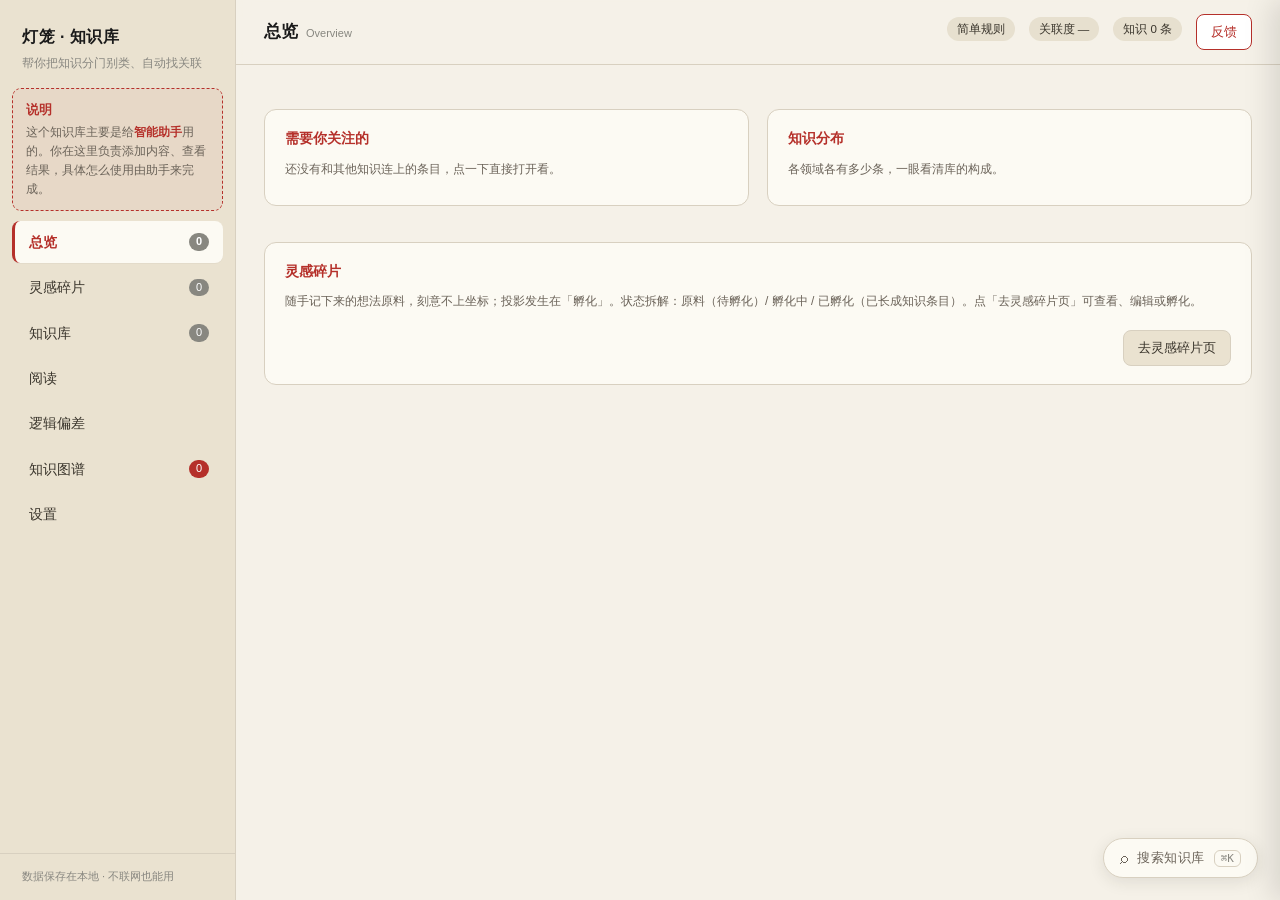
==== frontend/index.html @ 566a8695 "refactor(lantern-caliper): 目录重构 backend/frontend + 孵化闭环改为解析反哺碎片 - 将根脚本与 web/ 迁移至 backend/·frontend/ " ====
<!DOCTYPE html>
<html lang="zh-CN">
<head>
<meta charset="UTF-8">
<meta name="viewport" content="width=device-width, initial-scale=1.0">
<title>灯笼 · 知识库</title>
<link rel="stylesheet" href="css/style.css?v=3">
</head>
<body>
<div class="app">
  <!-- ============== 侧边栏 ============== -->
  <aside class="sidebar">
    <div class="brand">灯笼 · 知识库</div>
    <div class="brand-sub">帮你把知识分门别类、自动找关联</div>
    <div class="frame">
      <div class="t">说明</div>
      <div class="s">这个知识库主要是给<b>智能助手</b>用的。你在这里负责添加内容、查看结果，具体怎么使用由助手来完成。</div>
    </div>
    <nav id="nav">
      <a data-view="overview" class="active">总览<span class="badge ghost" id="navTotal">0</span></a>
      <a data-view="sparks">灵感碎片<span class="badge ghost" id="navSparks">0</span></a>
      <a data-view="knowledge">知识库<span class="badge ghost" id="navItems">0</span></a>
      <a data-view="reader">阅读</a>
      <a data-view="visualize">逻辑偏差</a>
      <a data-view="graph">知识图谱<span class="badge" id="navEdges">0</span></a>
      <a data-view="model">设置</a>
    </nav>
    <div class="side-foot">数据保存在本地 · 不联网也能用</div>
  </aside>

  <!-- ============== 内容区 ============== -->
  <main class="content">
    <header class="topbar">
      <div class="crumb"><span id="viewTitle">总览</span><span class="en" id="viewEn">Overview</span></div>
      <div class="status">
        <span class="pill" id="modePill">简单规则</span>
        <span class="pill" id="rPill">关联度 —</span>
        <span class="pill" id="cntPill">知识 0 条</span>
        <button id="fbBell" class="ghost fb-bell" title="反馈邮箱 · 点击查看全部反馈">反馈<span class="badge" id="fbBadge" style="display:none;"></span></button>
      </div>
    </header>

    <div class="panes">
      <!-- ========== 总览 ========== -->
      <section id="view-overview" class="view active">
        <div class="grid3" id="stats"></div>
        <div class="note" id="sumBackend" style="margin-top:10px;"></div>
        <div class="note" id="sigGuard" style="margin-top:8px;"></div>
        <div class="grid2" style="margin-top:18px;">
          <div class="card">
            <h3>需要你关注的 <span class="muted" id="ovWarnCount"></span></h3>
            <p class="desc">还没有和其他知识连上的条目，点一下直接打开看。</p>
            <div id="ovWarn"></div>
          </div>
          <div class="card">
            <h3>知识分布 <span class="muted" id="ovBandCount"></span></h3>
            <p class="desc">各领域各有多少条，一眼看清库的构成。</p>
            <div id="ovBands"></div>
          </div>
        </div>
        <div class="card" id="ovSparks" style="margin-top:18px;">
          <h3>灵感碎片 <span class="muted" id="ovSparkTotal"></span></h3>
          <p class="desc">随手记下来的想法原料，刻意不上坐标；投影发生在「孵化」。状态拆解：原料（待孵化）/ 孵化中 / 已孵化（已长成知识条目）。点「去灵感碎片页」可查看、编辑或孵化。</p>
          <div id="ovSparkStats" class="ov-spark-stats"></div>
          <div class="row end" style="margin-top:10px;">
            <button class="soft" id="ovSparkGo">去灵感碎片页</button>
          </div>
        </div>
      </section>

      <!-- ========== 知识库 ========== -->
      <section id="view-knowledge" class="view">
        <div class="card">
          <div class="row" style="justify-content:space-between;align-items:center;gap:12px;flex-wrap:wrap;">
            <h2>录入新知识</h2>
            <div class="row" style="gap:8px;align-items:center;">
              <button class="soft" id="btnImpFolder" title="选一个本地文件夹，把里面的 .md/.txt 一次导入">从文件夹导入</button>
              <span class="muted" id="impPick" style="font-size:11px;"></span>
            </div>
          </div>
          <input type="file" id="impFiles" webkitdirectory multiple style="display:none;">
          <p class="desc">提交后系统会自动归类、测严密度、标出可能的相关内容。</p>
          <label>标题（可选，不填就取开头几个字）</label>
          <input id="nTitle" type="text" placeholder="如：哥德尔不完备定理">
          <label>正文</label>
          <textarea id="nBody" placeholder="写下一段知识、观点，或一段读书笔记……"></textarea>
          <label style="margin-top:10px;">更细的领域（可选，点一下选，来自多维轴分类）</label>
          <div id="axisChips" class="chips" style="margin-top:4px;"></div>
          <div class="muted" style="font-size:11.5px;margin-top:6px;">想在正文里关联别的知识，用 <code>[[另一篇的标题]]</code> 括起来即可自动连上。</div>
          <div class="row end" style="margin-top:8px;">
            <button class="soft" id="btnReset">清空全部内容</button>
            <button id="btnAdd">保存这条知识</button>
          </div>
          <div id="impOut" style="margin-top:8px;"></div>
        </div>
        <div class="card">
          <h2>知识条目 <span class="muted" id="kbCount"></span></h2>
          <p class="desc">点任意一行可打开阅读，也能在里面修改。</p>
          <table id="kbTable">
            <thead><tr><th>标题</th><th>领域</th><th>位置</th><th>严密度</th><th>偏差</th><th></th></tr></thead>
            <tbody id="kbBody"></tbody>
          </table>
          <div id="kbPager" class="pager"></div>
        </div>
      </section>

      <!-- ========== 灵感碎片（原料层 · 知识出发点） ========== -->
      <section id="view-sparks" class="view">
          <div class="sp-vault">
          <div class="card">
            <h2>随手记</h2>
            <p class="desc">把脑子里一闪而过的想法记下来。这里刻意不分类、不定位——它是知识的出发点，投影留给「孵化」。</p>
            <label>想法（必填）</label>
            <textarea id="spContent" placeholder="例如：双尺度坐标系也许能和闪念笔记结合，先记下来再说……"></textarea>
            <div class="row" style="margin-top:8px;gap:8px;">
              <input id="spTitle" type="text" placeholder="标题（可选，不填取首句）" style="flex:1;min-width:160px;" />
              <input id="spTags" type="text" placeholder="标签（逗号分隔，可选）" style="flex:1;min-width:160px;" />
            </div>
            <div class="row end" style="margin-top:8px;">
              <button id="spSave">记下来</button>
            </div>
            <div id="spOut" style="margin-top:8px;"></div>
          </div>
          <div class="card">
            <h2>灵感碎片 <span class="muted" id="spCount"></span></h2>
            <p class="desc">所有随手记都在这里。状态：原料（待孵化）/ 孵化中 / 已孵化（已长成知识条目）。<b>双击卡片可编辑</b>内容、标题、标签；点「孵化成知识」→ AI 结合知识库相关内容生成碰撞创作草稿，你微调后「确认入库」才真正进入知识库。</p>
            <div id="spList"></div>
          </div>
          <div class="card">
            <h2>聚类萌发</h2>
            <p class="desc">引擎按关键词共现把相近碎片聚成主题簇——只呈现「这些似乎在讲同一件事」，不下结论；整簇可一键孵化。</p>
            <div id="spClusters"></div>
          </div>
        </div>
      </section>

      <!-- ========== 阅读（存与看协同） ========== -->
      <section id="view-reader" class="view">
        <div class="card">
          <div class="row" style="justify-content:space-between;align-items:center;gap:12px;flex-wrap:wrap;">
            <h2 id="rdTitle">—</h2>
            <div class="row" style="gap:8px;">
              <button class="soft" id="btnRdMode">切换到编辑</button>
              <button class="soft" id="btnRdLocate">看偏差</button>
              <button class="soft" id="btnRdReload">从文件重新载入</button>
              <button class="soft" id="btnRdCopy">打开本地文件位置</button>
            </div>
          </div>
          <div id="rdChips" class="chips"></div>
          <p class="desc" id="rdPath"></p>
          <!-- 预览模式（默认）：只读展示 -->
          <div id="rdPreview" class="rd-preview"></div>
          <p class="rd-hint" id="rdHint">预览模式：双击正文，或点右上「切换到编辑」即可修改。</p>
          <!-- 编辑模式：标题 + 正文 + 保存/取消 -->
          <div id="rdEdit" style="display:none;">
            <label>标题</label>
            <input id="rdTitleEdit" type="text">
            <label>正文</label>
            <textarea id="rdBody" style="min-height:280px;"></textarea>
            <div class="row end" style="margin-top:8px;gap:8px;">
              <button class="soft" id="btnRdLink" title="在正文光标处插入 [[标题]] 互链">插入互链</button>
              <button class="soft" id="btnRdCancel">取消</button>
              <button id="btnRdSave">保存修改</button>
            </div>
          </div>
          <div id="rdLinkModal" class="rd-link-modal" aria-hidden="true">
            <div class="rd-link-panel" role="dialog" aria-modal="true" aria-label="插入互链">
              <div class="rd-link-head">
                <span>插入互链 · [[...]] 双链标记</span>
                <button class="rd-link-close" id="rdLinkClose" type="button" title="关闭">✕</button>
              </div>
              <input id="rdLinkSearch" type="text" placeholder="搜索条目标题…" autocomplete="off">
              <div id="rdLinkList" class="rd-link-list"></div>
              <p class="rd-link-hint">选择条目后会在正文光标处插入 [[标题]]；保存即写入知识库，成为确定性互链（图谱蓝实线）。</p>
            </div>
          </div>
        </div>
        <div class="note">这条知识同时存在于本地数据库和 <code>articles/&lt;编号&gt;.md</code> 文件，两边改了都能同步。</div>
        <div class="card">
          <h2>关联</h2>
          <p class="desc">「互链」列出条目间的确定性关联（正文 [[...]] 显式引用，图谱蓝实线），由智能助手在加工知识库时自动织入；下面的「相邻知识」由智能助手按内容自动发现（跨主题桥接 / 共现 / 语义相似）。</p>
          <div id="rdTags" style="margin-bottom:8px;"></div>
          <div id="rdLinks" style="margin-bottom:8px;"></div>
          <label style="font-size:11px;">相邻知识 · 引擎自动发现（相似 / 桥接 / 共现，仅供参考，点开看依据，点条目跳阅读页）</label>
          <div id="rdRelated"></div>
        </div>
      </section>

      <!-- ========== 查找（已并入知识图谱右下角搜索框，点击弹窗） ========== -->

      <!-- ========== 定位查看 ========== -->
      <section id="view-visualize" class="view">
        <div class="card">
          <h2>两项判断</h2>
          <div class="row" style="margin-bottom:6px;">
            <div id="vSel" class="viz-picker">
              <input id="vFilter" class="viz-filter" type="text" placeholder="筛选条目（标题 / 领域）…" autocomplete="off" />
              <div id="vList" class="viz-list"></div>
            </div>
          </div>
          <div id="vBeams"></div>
          <div class="kv" id="vReadout"></div>
        </div>
        <div class="card" style="margin-top:14px;">
          <div class="row" style="justify-content:space-between;align-items:flex-end;flex-wrap:wrap;gap:10px;">
            <div style="max-width:560px;">
              <h2>偏差地图</h2>
              <p class="desc">横轴是领域、纵轴是形式化读数；点相对「领域基准趋势线」（灰色虚线，连接各学科域典型游标）的上下浮动，表达这篇相对所属学科域典型演绎深度的偏离。偏差线从该点直接连到领域基准线，向上或向下引出，不会穿过基准线。</p>
            </div>
            <div class="row" style="gap:6px;">
              <button class="chip active" data-map="near">邻近的</button>
              <button class="chip" data-map="band">同领域</button>
            </div>
          </div>
          <div id="vMap"></div>
        </div>
      </section>

      <!-- ========== 知识关联 ========== -->
      <section id="view-graph" class="view">
        <div class="card" style="margin-bottom:14px;">
          <div class="row" style="justify-content:space-between;align-items:flex-end;flex-wrap:wrap;gap:12px;">
            <div style="max-width:580px;">
              <h2>知识图谱</h2>
              <p class="desc">默认铺节点、隐藏连线；点节点展开关联并聚焦局部，双击打开阅读页。概念不进图谱，其关联作为后端桥接推荐，在文章节点详情页显示。</p>
            </div>
            <div class="row graph-toolbar" id="gChips">
              <button class="chip active" data-f="all">全部</button>
              <button class="chip ghost" id="btnRelayout">重新布局</button>
              <button class="chip ghost" id="btnConsolidate" title="把近义碎片领域并回正确的上位领域">整理领域</button>
            </div>
          </div>
        </div>
        <div class="graph-layout">
          <div class="card graph-legend-card">
            <h3>图例</h3>
            <div class="graph-legend">
              <div id="gLegendDomains"></div>
              <div class="lg"><span class="ln" style="border-top-color:#3A5A8C"></span>互链（AI 织入，实线）</div>
              <div class="lg"><span class="ln" style="border-top-color:#2f6b34"></span>引擎发现（共现，绿实线，自动接入）</div>
              <div class="lg"><span class="ln dash" style="border-top-color:#9a968c"></span>引擎推测·存疑（语义相似，灰细点线，嵌入暂不可信、已暂停生成）</div>
              <div class="lg"><span class="ln dash" style="border-top-color:#B5482F"></span>引擎桥接（跨主题，朱砂虚线，自动接入）</div>
              <div class="lg"><span class="ln dash" style="border-top-color:#bdb6a6"></span>待补写（提到了但还没写）</div>
              <div class="lg" style="color:var(--stone)">圆点越大 = 连接越多</div>
            </div>
          </div>
          <div class="graph-canvas" id="gCanvas">
            <svg id="gSvg" xmlns="http://www.w3.org/2000/svg"></svg>
            <div class="g-tip hidden" id="gTip"></div>
            <div class="g-hint">滚轮缩放 · 拖空白处平移 · 拖节点移动 · 单击看详情 · 双击打开阅读</div>
            <aside class="graph-inspector" id="gInspector" aria-label="节点详情" aria-hidden="true">
              <div class="graph-inspector__head">
                <div>
                  <span class="graph-inspector__kicker">NODE FOCUS</span>
                  <h3>节点详情</h3>
                </div>
                <button class="graph-inspector__close" id="gInspectorClose" title="收起" type="button">✕</button>
              </div>
              <div class="graph-inspector__body" id="gDetail"><div class="note">连线默认隐藏。点一个节点即可展开它的关联连线并查看详情；双击节点直接打开阅读页。</div></div>
            </aside>
          </div>
        </div>
        <div class="card" style="margin-top:14px;">
          <div class="row" style="justify-content:space-between;align-items:flex-end;flex-wrap:wrap;gap:10px;">
            <div style="max-width:720px;">
              <div class="row" style="align-items:center;gap:10px;">
                <h2 style="margin:0;">自动核对记录</h2>
                <button class="chip ghost" id="btnAutoLogNow" title="立刻跑一次全库关联核对">立即核对</button>
              </div>
              <p class="desc">写入 / 编辑后自动扫描关联，每天三时段独立核对，新联系与近重复留在此处。时间线合并引擎核对与系统消息。</p>
            </div>
            <button class="chip ghost" id="gLogPurge" title="日志与缓存占用"><span class="sz">--</span><span class="cl">清理</span></button>
          </div>
          <div id="gLog" class="log"></div>
        </div>
      </section>

      <!-- ========== 设置 ========== -->
      <section id="view-model" class="view">
        <div class="grid2">
          <div class="card">
            <h2>判断方式</h2>
            <p class="desc">系统可以用简单规则，也可以调用真实的大模型来判断。切换会重新评估所有内容。</p>
            <div id="mMode"></div>
            <div class="row" style="margin-top:12px;">
              <button id="btnLLM">改用智能模型</button>
              <button id="btnHeu" class="ghost">改回简单规则</button>
            </div>
            <div class="note" id="mNote"></div>
            <div class="row" style="margin-top:14px;">
              <button class="soft" id="btnReset2">清空全部内容</button>
            </div>
            <div class="row" style="margin-top:10px;">
              <button class="soft" id="btnEmbRebuild">用模型重新生成语义向量</button>
            </div>
            <div class="note">「按意思找」和「该连未连」的质量取决于向量。当前接入的模型若没有 embedding 接口会自动回退本地向量；接入支持 embedding 的模型后，点这个按钮一键升级为真实语义向量。</div>
          </div>
          <div class="card">
            <h2>两项判断独立性检查</h2>
            <div id="mGuard" class="guard g-healthy">检测中…</div>
            <div class="kv" id="mFamilies" style="margin-top:10px;"></div>
            <div class="note">关联度越低越好：低于 0.6 健康，高于 0.85 受损。</div>
          </div>
        </div>

        <div class="card">
          <h2>模型配置</h2>
          <p class="desc">接入真实大模型后，「判断方式」才能切到智能模型。这里可自定义 API 端点、密钥与模型名，保存后立即生效，无需重启。</p>
          <div class="grid2" style="gap:14px;">
            <div>
              <label>API 端点</label>
              <input id="cfgBase" type="text" placeholder="https://api.openai.com/v1" />
              <div class="hint">OpenAI 兼容的 /chat/completions 与 /embeddings 基地址</div>
            </div>
            <div>
              <label>模型名称</label>
              <input id="cfgModel" type="text" placeholder="gpt-4o-mini" />
              <div class="hint">对话模型名（部分端点也用于 embedding）</div>
            </div>
          </div>
          <label>API 密钥</label>
          <input id="cfgKey" type="password" placeholder="sk-... 留空表示不修改" autocomplete="new-password" />
          <div class="hint">密钥仅保存在本机 llm_config.json，不对外发送；留空则保留已配置的密钥。</div>
          <div class="row" style="margin-top:14px;">
            <button id="btnCfgTest">测试连接</button>
            <button id="btnCfgSave" class="ghost">保存配置</button>
            <span id="cfgStatus" class="pill" style="display:none;"></span>
          </div>
          <div class="note" id="cfgNote"></div>
        </div>

        <div class="card">
          <h2>看看系统分别看到了什么</h2>
          <p class="desc">贴一段文字，看看系统分别从两个角度看到了什么。</p>
          <textarea id="isoText" placeholder="因为人皆会死，所以苏格拉底会死；若甲是乙则丙，综上推论其必然成立"></textarea>
          <div class="row end" style="margin-top:8px;"><button id="btnIso">切分</button></div>
          <div id="isoOut" style="margin-top:12px;"></div>
        </div>

        <div class="card">
          <details>
            <summary>给智能助手用的接口（点开查看）</summary>
            <p class="desc">同一套能力也开放给智能助手直接调用（网页接口与标准协议两种方式）。详见 INTERFACE.md。</p>
            <div class="grid2">
              <div>
                <h3>网页接口 · /api/kb/*</h3>
                <div class="kv">
                  <div><code>POST /api/kb/add</code> 保存并判断</div>
                  <div><code>POST /api/kb/query</code> 按关键词找</div>
                  <div><code>POST /api/kb/neighbors</code> 找相似内容</div>
                  <div><code>POST /api/kb/search</code> 按领域筛选</div>
                  <div><code>POST /api/kb/position</code> 只判断不保存</div>
                  <div><code>POST /api/kb/relate</code> 关联图</div>
                  <div><code>POST /api/kb/context</code> 资料包</div>
                  <div><code>POST /api/kb/traverse</code> 关联漫游</div>
                  <div><code>GET  /api/kb/schema</code> 当前设置</div>
                  <div><code>GET  /api/kb/state</code> 总览</div>
                  <div><code>GET  /api/kb/edges</code> 可能的关联</div>
                  <div><code>POST /api/kb/calibrate</code> 自动核对</div>
                  <div><code>POST /api/kb/mode</code> 切换判断方式</div>
                  <div><code>GET  /api/kb/backlinks</code> 谁引用了它</div>
                  <div><code>GET  /api/kb/similar</code> 按意思找（向量）</div>
                  <div><code>GET  /api/kb/axes</code> 细分领域表</div>
                  <div><code>POST /api/kb/link</code> · <code>/api/kb/unlink</code> 手动互链</div>
                  <div><code>POST /api/kb/import_axes</code> 导入方向表</div>
                  <div><code>GET  /api/kb/suggest_links</code> 该连未连候选</div>
                  <div><code>POST /api/kb/delete</code> 删除条目（自动备份）</div>
                  <div><code>POST /api/kb/backup</code> · <code>GET /api/kb/backups</code> 快照</div>
                </div>
              </div>
              <div>
                <h3>智能助手接口 · lantern-kb</h3>
                <div class="kv">
                  <div><code>kb_add</code> · <code>kb_query</code> · <code>kb_neighbors</code></div>
                  <div><code>kb_search</code> · <code>kb_edges</code> · <code>kb_position</code></div>
                  <div><code>kb_relate</code> · <code>kb_context</code> · <code>kb_traverse</code></div>
                  <div><code>kb_schema</code> · <code>kb_calibrate</code> · <code>kb_state</code> · <code>kb_mode</code></div>
                  <div><code>kb_article</code> · <code>kb_update</code> · <code>kb_reload</code>（本地文件协同：取全文 / 改写保存 / 从文件重载）</div>
                  <div><code>kb_backlinks</code> · <code>kb_link</code> · <code>kb_similar</code> · <code>kb_axes</code> · <code>kb_import_axes</code>（互链 / 按意思找 / 细分方向）</div>
                  <div><code>kb_suggest_links</code> · <code>kb_delete</code> · <code>kb_backup</code>（该连未连 / 删除 / 快照）</div>
                  <div class="note" style="margin-top:8px;">已在 ~/.workbuddy/mcp.json 注册；连接器管理页信任后，智能助手可直接调用。上方「助手能做什么」里演示的就是这 4 个关联处理功能。</div>
                </div>
              </div>
            </div>
          </details>
        </div>
      </section>
    </div>
  </main>
</div>

<!-- ========== 主题弹窗（替代系统原生 alert/confirm，宣纸墨韵风格） ========== -->
<div id="dlgMask" class="dlg-mask" style="display:none;">
  <div class="dlg" role="dialog">
    <div class="dlg-msg" id="dlgMsg"></div>
    <div class="row end" id="dlgBtns" style="margin-top:14px;gap:8px;"></div>
  </div>
</div>


<!-- ========== 反馈收件箱（自我对抗审查消息通知） ========== -->
<div id="fbPanel" class="fb-panel"></div>
<div id="fbToasts" class="fb-toasts"></div>

<div id="fbApplyModal" class="fb-modal">
  <div class="fb-modal-box">
    <div class="fb-modal-h">应用反馈修订 · 请核对差异</div>
    <div class="fb-diff">
      <div class="fb-diff-pane">
        <div class="fb-diff-h">原稿（只读）</div>
        <textarea id="fbApplyOld" readonly></textarea>
      </div>
      <div class="fb-diff-pane">
        <div class="fb-diff-h">修订稿（可微调后应用）</div>
        <textarea id="fbApplyNew"></textarea>
      </div>
    </div>
    <div class="fb-modal-acts">
      <button class="soft" id="fbApplyCancel">取消</button>
      <button id="fbApplyConfirm">确认应用</button>
    </div>
  </div>
</div>

<!-- ========== 全局悬浮搜索按钮（常驻所有视图，贴近主题、不突兀，参考工作台 floating-search） ========== -->
<button class="floating-search" id="globalSearch" type="button" aria-label="搜索知识库" title="搜索知识库">
  <span class="mag">⌕</span>
  <span class="floating-search__txt">搜索知识库</span>
  <span class="floating-search__kbd" id="searchKbd">⌘K</span>
</button>

<!-- ========== 搜索弹窗（右侧滑入竖向抽屉，虚化主页，参考工作台） ========== -->
<div class="search-backdrop" id="searchBackdrop"></div>
<aside class="search-drawer" id="searchDrawer" role="dialog" aria-modal="true" aria-label="搜索知识库">
  <div class="search-drawer__head">
    <div>
      <span class="search-drawer__kicker">SEARCH</span>
      <h2>搜索知识库</h2>
    </div>
    <button class="search-drawer__close" id="searchClose" title="关闭（Esc）" type="button">✕</button>
  </div>
  <div class="search-drawer__tabs" id="searchTabs">
    <button class="chip active" data-st="find">查找</button>
    <button class="chip" data-st="tag">按标签</button>
  </div>

  <div class="search-drawer__body">
    <!-- 查找：实时搜索（关键词 / 意思 / 段落） -->
    <div class="stab" data-stab="find">
      <div class="search-input-row">
        <span class="mag">⌕</span>
        <input id="qText" type="text" placeholder="搜索知识库，如：形式系统 不完备" autocomplete="off" />
        <button class="search-clear" id="qClear" title="清空" type="button" hidden>✕</button>
      </div>
      <div class="search-modes" id="qModes">
        <button class="chip active" data-qm="kw">按关键词</button>
        <button class="chip" data-qm="sem">按意思找</button>
        <button class="chip" data-qm="frag">定位到段落</button>
      </div>
      <div id="qResults" class="search-results"></div>
    </div>
    <!-- 按标签：选标签浏览 -->
    <div class="stab" data-stab="tag" hidden>
      <select id="tTag"><option value="">（全部）</option></select>
      <div id="tResults" class="search-results"></div>
    </div>
  </div>
</aside>

<script src="js/core.js"></script>
<script src="js/overview.js"></script>
<script src="js/knowledge.js"></script>
<script src="js/reader.js"></script>
<script src="js/search.js"></script>
<script src="js/visualize.js"></script>
<script src="js/graph.js"></script>
<script src="js/model.js"></script>
<script src="js/render.js"></script>
<script src="js/actions.js"></script>
<script src="js/ui.js"></script>
    <script src="js/feedback.js"></script>
    <script src="js/sparks.js"></script>
    <script src="js/init.js"></script>

</body>
</html>
---- frontend/css/style.css ----
:root{
    --paper:#F5F1E8; --card:#FCFAF3; --ink:#1A1A1A; --muted:#6B6359;
    --cinnabar:#B5302A; --line:#D8D0C0; --stone:#888780;
    --side:#EAE2D0; --side-ink:#3A352C; --side-hover:#E2D9C4;
    --yin:#B5302A; --yang:#23201C; --band:#E7E0CF;
    --ease: cubic-bezier(.2,.9,.3,1);
  }
  *{box-sizing:border-box;}
  html,body{height:100%;}
  body{margin:0;background:var(--paper);color:var(--ink);
       font-family:-apple-system,"PingFang SC","Microsoft YaHei",sans-serif;
       font-size:14px;line-height:1.6;}
  .app{display:flex;min-height:100vh;}

  /* ---------------- 侧边栏 ---------------- */
  .sidebar{width:236px;flex:0 0 236px;background:var(--side);border-right:1px solid var(--line);
           display:flex;flex-direction:column;position:sticky;top:0;height:100vh;}
  .brand{padding:24px 22px 4px;font-size:16px;font-weight:600;color:var(--ink);letter-spacing:.5px;}
  .brand-sub{font-size:11.5px;color:var(--stone);padding:0 22px 16px;}
  .brand-sub b{color:var(--cinnabar);font-weight:600;}
  nav{display:flex;flex-direction:column;padding:4px 12px;gap:3px;flex:1;overflow:auto;}
  nav a{padding:10px 14px;border-radius:8px;color:var(--side-ink);cursor:pointer;font-size:14px;
        border-left:3px solid transparent;text-decoration:none;display:flex;align-items:center;
        justify-content:space-between;user-select:none;transition:background .16s var(--ease),color .16s var(--ease),border-color .16s var(--ease);}
  nav a:hover{background:var(--side-hover);}
  nav a.active{background:var(--card);color:var(--cinnabar);border-left-color:var(--cinnabar);
               font-weight:600;box-shadow:0 1px 0 rgba(0,0,0,.03);}
  nav a .badge{font-size:11px;background:var(--cinnabar);color:#fff;border-radius:999px;
               padding:0 7px;min-width:18px;text-align:center;}
  nav a .badge.ghost{background:var(--stone);}
  .side-foot{padding:14px 22px;font-size:11px;color:var(--stone);border-top:1px solid var(--line);}
  .frame{margin:0 12px 6px;padding:11px 13px;border:1px dashed var(--cinnabar);border-radius:9px;
         background:rgba(181,48,42,.05);}
  .frame .t{font-size:12.5px;font-weight:600;color:var(--cinnabar);}
  .frame .s{font-size:11.5px;color:var(--muted);line-height:1.65;margin-top:3px;}
  .frame b{color:var(--cinnabar);}

  /* ---------------- 内容区 ---------------- */
  .content{flex:1;min-width:0;display:flex;flex-direction:column;}
  .topbar{position:sticky;top:0;z-index:5;display:flex;justify-content:space-between;align-items:center;
          padding:14px 28px;background:rgba(245,241,232,.92);backdrop-filter:blur(8px);
          border-bottom:1px solid var(--line);}
  .crumb{font-size:17px;font-weight:600;}
  .crumb .en{font-size:11px;color:var(--stone);font-weight:400;margin-left:8px;}
  .status{display:flex;align-items:center;gap:8px;flex-wrap:wrap;justify-content:flex-end;}
  .panes{padding:26px 28px 64px;flex:1;max-width:1240px;width:100%;}

  .view{display:none;}
  .view.active{display:block;animation:fade .18s var(--ease);}
  @keyframes fade{from{opacity:0;transform:translateY(4px);}to{opacity:1;transform:none;}}

  /* ---------------- 通用组件 ---------------- */
  .card{background:var(--card);border:1px solid var(--line);border-radius:12px;padding:18px 20px;margin-bottom:18px;}
  .card h2{margin:0 0 4px;font-size:15.5px;font-weight:600;color:var(--ink);}
  .card .desc{font-size:12px;color:var(--muted);margin:0 0 8px;line-height:1.6;}
  .card h3{margin:0 0 10px;font-size:13.5px;color:var(--cinnabar);}
  .grid2{display:grid;grid-template-columns:1fr 1fr;gap:18px;}
  .grid3{display:grid;grid-template-columns:repeat(3,1fr);gap:14px;}
  @media(max-width:960px){.grid2,.grid3{grid-template-columns:1fr;}}

  label{font-size:12.5px;color:var(--muted);display:block;margin:10px 0 4px;}
  input[type=text],textarea{width:100%;font-family:inherit;padding:8px 10px;
    border:1px solid var(--line);border-radius:8px;background:#fff;font-size:13.5px;color:var(--ink);
    appearance:none;-webkit-appearance:none;}
  /* 密钥框(type=password)：刻意不写 appearance:none——部分浏览器下 appearance:none 会让密码框忽略 width:100%，缩成默认宽度（看起来"明显小一截"）。
     主题化改由下面显式 border/background 实现；原生"显示密码"眼睛由 ::-webkit-textfield-decoration-container 规则单独隐藏，不依赖 appearance。 */
  input[type=password]{width:100%;font-family:inherit;padding:8px 10px;
    border:1px solid var(--line);border-radius:8px;background:#fff;font-size:13.5px;color:var(--ink);box-sizing:border-box;}
  #cfgKey{width:100%;box-sizing:border-box;}
  input[type=text]:focus,input[type=password]:focus,textarea:focus{outline:none;border-color:var(--cinnabar);box-shadow:0 0 0 2px rgba(181,48,42,.14);}
  /* 浏览器自动填充（尤其密钥框）会把输入框刷成黄色背景，破坏宣纸墨韵主题：强制还原成输入框底色与文字色 */
  input:-webkit-autofill,input:-webkit-autofill:hover,input:-webkit-autofill:focus,
  input:autofill,input:autofill:hover,input:autofill:focus{
    -webkit-text-fill-color:var(--ink);caret-color:var(--ink);
    box-shadow:0 0 0 1000px #fff inset;background-color:#fff;
    border-color:var(--line);transition:background-color 9999s ease-in-out 0s;}
  input:-webkit-autofill:focus,input:autofill:focus{border-color:var(--cinnabar);}
  /* 隐藏各浏览器原生的"显示密码"眼睛，让密钥框和端点/模型框保持同一外观（不显示浏览器默认控件） */
  input[type=password]::-webkit-textfield-decoration-container{visibility:hidden;}
  input[type=password]::-ms-reveal,input[type=password]::-ms-clear{display:none;}
  textarea{resize:vertical;min-height:72px;line-height:1.55;}
  /* 录入新知识：正文输入框聚焦/双击编辑时自动放大（体验增强） */
  #nBody{height:90px;transition:height .22s var(--ease),box-shadow .15s,border-color .15s;}
  #nBody.expanded{height:300px;box-shadow:0 0 0 3px rgba(181,48,42,.10);border-color:var(--cinnabar);}
  .hint{font-size:12px;color:var(--muted);margin:4px 0 8px;line-height:1.6;}
  /* 下拉框：宣纸墨韵主题（去系统默认箭头，自定义墨色小箭头；聚焦时朱砂红描边） */
  select{width:100%;font-family:inherit;font-size:13px;color:var(--ink);cursor:pointer;
    padding:8px 30px 8px 12px;
    appearance:none;-webkit-appearance:none;-moz-appearance:none;
    background:var(--card) url("data:image/svg+xml;charset=utf-8,%3Csvg xmlns='http://www.w3.org/2000/svg' width='12' height='12' viewBox='0 0 12 12'%3E%3Cpath d='M2.5 4.5L6 8l3.5-3.5' fill='none' stroke='%236B6359' stroke-width='1.6' stroke-linecap='round' stroke-linejoin='round'/%3E%3C/svg%3E") no-repeat right 10px center / 11px;
    border:1px solid var(--line);border-radius:8px;
    transition:border-color .16s var(--ease), box-shadow .16s var(--ease);}
  select:hover{border-color:var(--stone);}
  select:focus{outline:none;border-color:var(--cinnabar);box-shadow:0 0 0 2px rgba(181,48,42,.14);}
  select option{background:#FCFAF3;color:var(--ink);}
  /* 自定义下拉组件：选项列表也是圆角、宣纸底，和主题一致（原生弹层是方的，管不到） */
  .sel-wrap{position:relative;width:100%;}
  .sel-wrap.grow{flex:1;min-width:0;}
  .sel-wrap>select{position:absolute;inset:0;opacity:0;pointer-events:none;z-index:-1;}
  .sel-btn{width:100%;display:flex;align-items:center;gap:8px;font-family:inherit;
    font-size:13px;color:var(--ink);cursor:pointer;text-align:left;
    padding:8px 12px;background:var(--card);border:1px solid var(--line);border-radius:8px;
    transition:border-color .16s var(--ease), box-shadow .16s var(--ease);}
  .sel-btn:hover{border-color:var(--stone);filter:none;}
  .sel-wrap.open .sel-btn, .sel-btn:focus{outline:none;border-color:var(--cinnabar);box-shadow:0 0 0 2px rgba(181,48,42,.14);}
  .sel-btn .txt{flex:1;white-space:nowrap;overflow:hidden;text-overflow:ellipsis;}
  .sel-btn .arr{flex:0 0 auto;width:0;height:0;border-left:4px solid transparent;
    border-right:4px solid transparent;border-top:5px solid var(--stone);transition:transform .12s;}
  .sel-wrap.open .sel-btn .arr{transform:rotate(180deg);}
  .sel-list{position:absolute;top:calc(100% + 4px);left:0;right:0;z-index:60;display:none;
    background:#FCFAF3;border:1px solid var(--line);border-radius:10px;padding:4px;
    box-shadow:0 8px 24px rgba(26,26,26,.14);max-height:220px;overflow:auto;}
  .sel-wrap.open .sel-list{display:block;}
  .sel-list .opt{padding:7px 10px;font-size:13px;color:var(--ink);border-radius:6px;
    cursor:pointer;white-space:nowrap;overflow:hidden;text-overflow:ellipsis;}
  .sel-list .opt:hover{background:#FBF1EE;color:var(--cinnabar);}
  .sel-list .opt.on{background:#FBF1EE;color:var(--cinnabar);font-weight:600;}
  /* 主题弹窗（替代系统原生 alert/confirm） */
  .dlg-mask{position:fixed;inset:0;z-index:200;display:flex;align-items:center;justify-content:center;
    background:rgba(26,26,26,.38);animation:dlgFade .15s;}
  .dlg{background:#FCFAF3;border:1px solid var(--line);border-radius:14px;padding:20px 22px;
    max-width:430px;width:calc(100% - 48px);box-shadow:0 18px 48px rgba(26,26,26,.28);
    font-size:13.5px;color:var(--ink);line-height:1.7;animation:dlgPop .16s;}
  .dlg-msg{white-space:pre-wrap;word-break:break-word;}
  @keyframes dlgFade{from{opacity:0}to{opacity:1}}
  @keyframes dlgPop{from{transform:translateY(6px) scale(.98);opacity:0}to{transform:none;opacity:1}}

  button{font-size:13px;padding:8px 14px;border:1px solid var(--cinnabar);background:var(--cinnabar);
         color:#fff;border-radius:8px;cursor:pointer;transition:background .16s var(--ease),filter .16s var(--ease),border-color .16s var(--ease),box-shadow .16s var(--ease);}
  button:hover{filter:brightness(1.06);}
  button.ghost{background:#fff;color:var(--cinnabar);}
  button.ghost:hover{background:#FBF1EE;}
  button.soft{background:var(--side);color:var(--side-ink);border-color:var(--line);}
  button.soft:hover{background:var(--side-hover);}
  button.tiny{padding:2px 9px;font-size:11.5px;border-radius:5px;}
  button.tiny:hover{color:var(--cinnabar);border-color:var(--cinnabar);}
  button.danger{background:#fff;color:var(--cinnabar);border-color:var(--cinnabar);}
  button:disabled{opacity:.45;cursor:not-allowed;filter:none;}

  .pill{display:inline-block;font-size:11.5px;padding:3px 10px;border-radius:999px;
        background:var(--band);color:var(--side-ink);margin:0 6px 6px 0;}
  .pill.hot{background:#F6DFDA;color:var(--cinnabar);}
  .pill.llm{background:#E9EDE9;color:#2f6b34;}
  .pill.ok{background:#E9F0E9;color:#37603a;}
  .pill.warn{background:#FBF3E2;color:#7a5d1c;}
  .pill.fail{background:#FBEEEA;color:#7a2c24;}

  table{width:100%;border-collapse:collapse;font-size:13px;}
  th,td{text-align:left;padding:9px 10px;border-bottom:1px solid var(--line);}
  th{color:var(--muted);font-weight:600;font-size:12px;}
  tbody tr{cursor:pointer;transition:background .15s var(--ease);}
  tbody tr:hover{background:#FBF8F0;}
  tbody tr.sel{background:#FBF1EE;box-shadow:inset 3px 0 0 var(--cinnabar);}
  .tag{font-size:11px;padding:1px 8px;border-radius:999px;background:var(--band);color:var(--side-ink);}
  .tag.col{background:#F6DFDA;color:var(--cinnabar);}
  .tag.sel{background:var(--ink);color:#fff;cursor:pointer;}
  .tag.acc{background:#E2EEE2;color:#2f6b34;}
  .tag.rej{background:#EEE2E2;color:#8d2f27;}
  .tag.can{background:var(--band);color:var(--side-ink);}

  .muted{color:var(--muted);font-size:12.5px;}
  .note{font-size:12px;color:var(--muted);margin-top:10px;line-height:1.7;}
  /* 折叠：用来收起不常看的静态说明/概念/文档 */
  details{border-top:1px solid var(--line);margin-top:12px;padding-top:10px;}
  summary{cursor:pointer;font-size:13px;color:var(--ink);font-weight:600;list-style:none;display:flex;align-items:center;gap:7px;user-select:none;}
  summary::-webkit-details-marker{display:none;}
  summary::before{content:"▸";color:var(--stone);font-size:11px;transition:transform .15s var(--ease);}
  details[open] summary::before{transform:rotate(90deg);}
  details[open] summary{margin-bottom:8px;}
  .kv{font-size:11.5px;color:var(--muted);}
  .kv code{background:var(--band);padding:1px 6px;border-radius:4px;font-size:11px;}
  .row{display:flex;gap:10px;align-items:center;flex-wrap:wrap;}
  .row.end{justify-content:flex-end;}
  .grow{flex:1;min-width:160px;}

  /* 统计卡 */
  .stat{background:var(--card);border:1px solid var(--line);border-radius:12px;padding:16px 18px;
        position:relative;overflow:hidden;}
  .stat .n{font-size:27px;font-weight:600;color:var(--ink);line-height:1.1;}
  .stat .t{font-size:12px;color:var(--muted);margin-top:4px;}
  .stat .accent{position:absolute;left:0;top:0;bottom:0;width:4px;background:var(--cinnabar);}
  .stat.ink .accent{background:var(--ink);}
  .stat.stone .accent{background:var(--stone);}

  /* 守卫 */
  .guard{border-radius:10px;padding:14px 16px;font-size:13px;}
  .g-healthy{background:#E9F0E9;border:1px solid #C3D6C4;color:#37603a;}
  .g-warn{background:#FBF3E2;border:1px solid #E4D2A8;color:#7a5d1c;}
  .g-fail{background:#FBEEEA;border:1px solid #E7C4BC;color:#7a2c24;}

  /* 日志 */
  .log{font-size:12.3px;color:#3a352c;background:#FBF8F0;border:1px solid var(--line);
       border-radius:8px;padding:10px;height:240px;overflow:auto;}
  .log div{padding:4px 0;border-bottom:1px dotted #E4DCCB;}
  .log .lg-time{display:inline-block;font-size:10.5px;color:#9b9384;margin-right:6px;font-variant-numeric:tabular-nums;}
  .dir{display:inline-block;font-size:10.5px;padding:1px 6px;border-radius:999px;margin-right:6px;}
  .d-yang{background:#EFE9DC;color:#5b5346;} .d-yin{background:#F6DFDA;color:#8d2f27;}
  .d-sys{background:#E8EDE8;color:#4c5a4c;}

  /* 边表 */
  .edge{font-size:13px;padding:11px 0;border-bottom:1px solid var(--line);}
  .edge b{color:var(--cinnabar);}
  .edge.clickable{cursor:pointer;transition:background .16s var(--ease);border-radius:8px;padding-left:8px;padding-right:8px;margin:0 -8px;position:relative;}
  .edge.clickable:hover{background:rgba(181,48,42,.07);}
  .edge.clickable::after{content:'查看 ›';position:absolute;right:10px;top:50%;transform:translateY(-50%);
    font-size:11px;color:var(--cinnabar);opacity:0;transition:opacity .12s;pointer-events:none;}
  .edge.clickable:hover::after{opacity:1;}
  .sg-open{cursor:pointer;}
  .sg-open:hover{color:var(--cinnabar);text-decoration:underline;}
  .rd-preview{white-space:normal;line-height:1.95;font-size:15px;color:var(--ink);
    background:#FBF8F0;border:1px solid var(--line);border-radius:10px;padding:16px 18px;min-height:200px;overflow:auto;}
  .rd-preview p{margin:0 0 12px;}
  .rd-preview p:last-child{margin-bottom:0;}
  .rd-preview .muted{color:var(--stone);}
  /* ---- 预览里的 Markdown 常见元素 ---- */
  .rd-preview h1,.rd-preview h2,.rd-preview h3,.rd-preview h4,.rd-preview h5,.rd-preview h6{
    font-weight:700;color:var(--ink);line-height:1.4;margin:18px 0 8px;}
  .rd-preview h1{font-size:20px;padding-bottom:6px;border-bottom:1px solid var(--line);}
  .rd-preview h2{font-size:18px;padding-bottom:4px;border-bottom:1px solid var(--line);}
  .rd-preview h3{font-size:16.5px;}
  .rd-preview h4{font-size:15px;}
  .rd-preview h5,.rd-preview h6{font-size:14px;color:var(--muted);}
  .rd-preview ul,.rd-preview ol{margin:0 0 12px;padding-left:22px;}
  .rd-preview li{margin:3px 0;}
  .rd-preview strong{font-weight:700;color:var(--ink);}
  .rd-preview del{color:var(--stone);}
  .rd-preview code{background:#F1EBDD;border:1px solid var(--line);border-radius:5px;padding:1px 5px;
    font-size:12.5px;font-family:Consolas,Menlo,monospace;color:#8B2F2A;}
  .rd-preview pre{background:#F1EBDD;border:1px solid var(--line);border-radius:8px;padding:12px 14px;
    overflow:auto;margin:0 0 12px;line-height:1.6;}
  .rd-preview pre code{background:none;border:none;padding:0;color:var(--ink);
    font-size:12.5px;display:block;white-space:pre;}
  .rd-preview blockquote{margin:0 0 12px;padding:6px 14px;border-left:3px solid var(--cinnabar);
    background:#F5F0E4;border-radius:0 8px 8px 0;color:var(--muted);}
  .rd-preview blockquote p{margin:4px 0;}
  .rd-preview table{border-collapse:collapse;margin:0 0 14px;font-size:13px;width:100%;max-width:100%;}
  .rd-preview th,.rd-preview td{border:1px solid var(--line);padding:6px 10px;text-align:left;vertical-align:top;}
  .rd-preview thead th{background:#F1EBDD;font-weight:700;color:var(--ink);}
  .rd-preview tbody tr:nth-child(even) td{background:#FCFAF3;}
  .rd-preview a{color:var(--cinnabar);text-decoration:underline;}
  .rd-sum{font-size:12.5px;color:var(--cinnabar);margin-bottom:12px;padding-bottom:10px;border-bottom:1px dashed var(--line);}
  .rd-hint{font-size:11.5px;color:var(--stone);margin:6px 0 0;}
  .ov-band{display:flex;align-items:center;gap:8px;padding:5px 0;font-size:12.5px;}
  .ov-band .dot{width:10px;height:10px;border-radius:999px;flex:0 0 10px;}
  .ov-bar{flex:1;height:8px;background:#EFE9DB;border-radius:999px;overflow:hidden;}
  .ov-bar div{height:100%;border-radius:999px;}
  .ov-spark-stats{display:flex;gap:10px;flex-wrap:wrap;margin-top:4px;}
  .ov-spark{display:flex;flex-direction:column;align-items:center;justify-content:center;
    min-width:84px;padding:11px 14px;background:var(--bg);border:1px solid var(--line);border-radius:10px;}
  .ov-spark .n{font-size:23px;font-weight:600;color:var(--ink);line-height:1.1;}
  .ov-spark .t{font-size:11.5px;color:var(--muted);margin-top:4px;text-align:center;}
  .ov-spark .n.hot{color:var(--cinnabar);}
  .ov-spark .n.warn{color:#BA7517;}
  .ov-spark .n.llm{color:#3B6D11;}

  /* mark 高亮 */
  mark{background:#FBE7A0;color:#3a352c;padding:0 1px;border-radius:2px;}
  svg{display:block;width:100%;height:auto;}
  /* ---------------- 知识关联图 ---------------- */
  .graph-layout{display:flex;flex-direction:column;gap:14px;align-items:stretch;}
  .graph-canvas{position:relative;width:100%;min-width:340px;height:640px;background:
     radial-gradient(circle at 1px 1px,#E3DBCB 1px,transparent 0) 0 0/22px 22px,var(--card);
     border:1px solid var(--line);border-radius:12px;overflow:hidden;cursor:grab;touch-action:none;}
  .graph-canvas:active{cursor:grabbing;}
  #gSvg{width:100%;height:100%;display:block;}
  .graph-toolbar{gap:7px;}

  /* 全局悬浮搜索按钮：常驻所有视图，贴近宣纸主题（面板色+柔墨字+细边+柔影），不突兀 */
  .floating-search{position:fixed;right:22px;bottom:22px;z-index:40;display:inline-flex;align-items:center;gap:9px;
    padding:10px 16px;border:1px solid var(--line);border-radius:999px;
    background:var(--card);color:var(--muted);
    font-size:13px;font-family:inherit;cursor:pointer;
    box-shadow:0 4px 16px rgba(40,36,30,.10);
    transition:transform .2s var(--ease),border-color .2s var(--ease),color .2s var(--ease),box-shadow .2s var(--ease);}
  .floating-search:hover{transform:translateY(-2px);border-color:var(--stone);color:var(--ink);
    box-shadow:0 8px 22px rgba(40,36,30,.16);}
  .floating-search .mag{font-size:16px;line-height:1;}
  .floating-search__txt{font-weight:500;letter-spacing:.5px;}
  .floating-search__kbd{display:inline-flex;align-items:center;font-family:ui-monospace,SFMono-Regular,Menlo,monospace;
    font-size:11px;color:var(--stone);border:1px solid var(--line);border-radius:6px;padding:1px 6px;}

  /* 搜索弹窗：居中浮层 + 虚化主页（动效对齐工作台：自上而下浮现 + 绵柔缓动；差异化：微缩放 + 框架分层晕开） */
  .search-backdrop{position:fixed;inset:0;z-index:64;background:rgba(40,36,30,.42);
    backdrop-filter:blur(6px);-webkit-backdrop-filter:blur(6px);
    opacity:0;visibility:hidden;transition:opacity .2s var(--ease),visibility 0s linear .2s;}
  .search-backdrop.open{opacity:1;visibility:visible;transition:opacity .2s var(--ease),visibility 0s;}

  .search-drawer{position:fixed;top:8vh;left:50%;z-index:65;width:600px;max-width:92vw;max-height:84vh;
    display:flex;flex-direction:column;background:var(--card);border:1px solid var(--line);border-radius:16px;
    box-shadow:0 24px 64px rgba(20,16,12,.30);
    opacity:0;visibility:hidden;pointer-events:none;transform-origin:center top;
    transform:translate(-50%,-16px) scale(.98);
    transition:opacity .24s var(--ease),transform .28s cubic-bezier(.22,1,.36,1),visibility 0s linear .28s;}
  .search-drawer.open{opacity:1;visibility:visible;pointer-events:auto;
    transform:translate(-50%,0) scale(1);
    transition:opacity .24s var(--ease),transform .28s cubic-bezier(.22,1,.36,1),visibility 0s;}

  /* 差异化：面板内框架自上而下分层晕开（墨韵逐层浮现），工作台是整块淡入 */
  .search-drawer.open .search-drawer__head{animation:sd-rise .34s var(--ease) .04s both;}
  .search-drawer.open .search-drawer__tabs{animation:sd-rise .34s var(--ease) .08s both;}
  .search-drawer.open .search-input-row{animation:sd-rise .34s var(--ease) .12s both;}
  .search-drawer.open .search-modes{animation:sd-rise .34s var(--ease) .16s both;}
  .search-drawer.open .search-results{animation:sd-rise .34s var(--ease) .20s both;}
  @keyframes sd-rise{from{opacity:0;transform:translateY(10px);}to{opacity:1;transform:none;}}
  .search-drawer__head{display:flex;align-items:flex-start;justify-content:space-between;gap:10px;
    padding:16px 18px 12px;border-bottom:1px solid var(--line);flex:0 0 auto;}
  .search-drawer__kicker{display:block;font-size:10px;letter-spacing:1.6px;color:var(--stone);
    font-family:var(--mono,ui-monospace,monospace);}
  .search-drawer__head h2{margin:2px 0 0;font-size:16px;font-weight:600;color:var(--ink);}
  .search-drawer__close{border:none;background:transparent;color:var(--stone);font-size:16px;cursor:pointer;
    line-height:1;padding:3px 8px;border-radius:6px;transition:background .15s,color .15s;}
  .search-drawer__close:hover{background:var(--side-hover);color:var(--ink);}
  .search-drawer__tabs{display:flex;gap:7px;padding:12px 18px 0;flex:0 0 auto;}
  .search-drawer__body{flex:1;overflow:auto;padding:14px 18px 22px;}
  .search-drawer__body label{display:block;font-size:11.5px;color:var(--muted);margin:10px 0 5px;}
  .search-drawer__body .row{margin-top:0;}
  .search-drawer__body select,.search-drawer__body textarea,
  .search-drawer__body input[type=text]{width:100%;border:1px solid var(--line);border-radius:9px;
    background:var(--paper);color:var(--ink);font-family:inherit;font-size:13px;padding:9px 11px;outline:none;}
  .search-drawer__body textarea{min-height:84px;resize:vertical;}

  /* 搜索输入行：简洁底线风格（去掉盒子背景/边框，避免双层嵌套感） */
  .search-input-row{display:flex;align-items:center;gap:10px;padding:11px 0;
    border-bottom:1px solid var(--line);transition:border-color .15s;}
  .search-input-row:focus-within{border-color:var(--cinnabar);}
  .search-input-row .mag{font-size:19px;color:var(--cinnabar);line-height:1;}
  .search-input-row input{flex:1;border:none;outline:none;background:transparent;font-size:15px;
    font-family:inherit;color:var(--ink);min-width:0;}
  .search-clear{border:none;background:transparent;color:var(--stone);cursor:pointer;font-size:12px;
    padding:2px 6px;border-radius:5px;}
  .search-clear:hover{background:var(--side-hover);color:var(--ink);}
  .search-modes{display:flex;gap:6px;margin-top:10px;}

  /* 结果列表（竖向，参考工作台 palette item） */
  .search-results{margin-top:12px;display:flex;flex-direction:column;gap:7px;}
  .search-item{display:flex;flex-direction:column;gap:4px;width:100%;text-align:left;
    border:1px solid transparent;background:var(--paper);padding:11px 13px;border-radius:10px;
    cursor:pointer;transition:background .14s var(--ease),border-color .14s var(--ease);}
  .search-item:hover,.search-item--active{background:rgba(181,48,42,.07);border-color:var(--cinnabar);}
  .search-item__top{display:flex;align-items:center;gap:8px;}
  .search-item__title{font-size:13.5px;font-weight:600;color:var(--ink);flex:1;min-width:0;
    overflow:hidden;text-overflow:ellipsis;white-space:nowrap;}
  .search-item__snippet{font-size:11.5px;color:var(--muted);line-height:1.5;overflow:hidden;
    text-overflow:ellipsis;display:-webkit-box;-webkit-line-clamp:2;-webkit-box-orient:vertical;}
  .search-item__meta{font-size:11px;color:var(--stone);display:flex;gap:8px;align-items:center;flex-wrap:wrap;}
  .search-item__meta b{color:var(--cinnabar);}
  .search-empty{padding:32px 12px;text-align:center;color:var(--muted);font-size:13px;line-height:1.6;}
  .search-hint{padding:18px 12px 8px;color:var(--stone);font-size:12.5px;line-height:1.6;}

  /* 弹窗里的 .stab 切换 */
  .stab[hidden]{display:none;}
  /* 标签筛选下拉里的条数说明 */
  #qTag option{color:var(--ink);}

  .chip{font-size:12.5px;padding:5px 13px;border:1px solid var(--line);background:var(--card);
        border-radius:999px;color:var(--side-ink);cursor:pointer;transition:background .16s var(--ease),border-color .16s var(--ease);font-family:inherit;}
  .chip:hover{background:var(--side-hover);}
  .chip.active{background:var(--cinnabar);color:#fff;border-color:var(--cinnabar);}
  .chip.ghost{background:transparent;color:var(--stone);}
  /* 日志占用→悬停变清理按钮：默认显示体量，悬停显示「清理」 */
  #gLogPurge{padding:5px 12px;transition:background .16s var(--ease),color .16s var(--ease),border-color .16s var(--ease);}
  #gLogPurge .cl{display:none;}
  #gLogPurge:hover{background:var(--cinnabar);color:#fff;border-color:var(--cinnabar);}
  #gLogPurge:hover .sz{display:none;}
  #gLogPurge:hover .cl{display:inline;}
  .g-tip{position:absolute;pointer-events:none;background:rgba(26,26,26,.92);color:#fff;
         font-size:12px;line-height:1.6;padding:7px 10px;border-radius:7px;max-width:240px;
         transform:translate(-50%,-118%);z-index:9;}
  .g-hint{position:absolute;right:12px;bottom:10px;font-size:11px;color:var(--stone);
          background:rgba(252,250,243,.82);padding:3px 9px;border-radius:6px;}
  .graph-legend-card{margin:0;}
  .graph-legend{display:flex;flex-direction:row;flex-wrap:wrap;gap:7px 20px;font-size:12.5px;color:var(--muted);align-items:center;}
  .graph-legend #gLegendDomains{display:contents;}
  .graph-legend .lg{display:flex;align-items:center;gap:8px;}
  .graph-legend .dot{width:13px;height:13px;border-radius:50%;flex:0 0 13px;}
  .graph-legend .ln{width:24px;height:0;border-top-width:3px;border-top-style:solid;flex:0 0 24px;}
  .graph-legend .ln.dash{border-top-style:dashed;}
  /* 插入互链弹窗 */
  .rd-link-modal{position:fixed;inset:0;background:rgba(35,32,28,.32);display:none;
                align-items:center;justify-content:center;z-index:60;}
  .rd-link-modal[aria-hidden="false"]{display:flex;}
  .rd-link-panel{width:440px;max-width:92%;max-height:70vh;background:var(--card);
                 border:1px solid var(--line);border-radius:14px;display:flex;
                 flex-direction:column;overflow:hidden;animation:dlgPop .16s;}
  .rd-link-head{display:flex;align-items:center;justify-content:space-between;gap:10px;
                padding:12px 14px;border-bottom:1px solid var(--line);
                font-size:13.5px;font-weight:600;color:var(--ink);}
  .rd-link-close{border:none;background:transparent;font-size:15px;cursor:pointer;
                 color:var(--stone);padding:2px 7px;border-radius:6px;line-height:1;}
  .rd-link-close:hover{background:var(--side-hover);color:var(--ink);}
  .rd-link-panel>input[type=text]{margin:12px 14px 8px;border:1px solid var(--line);
                 border-radius:9px;padding:9px 11px;font:inherit;font-size:13px;outline:none;
                 background:var(--paper);color:var(--ink);}
  .rd-link-panel>input[type=text]:focus{border-color:var(--cinnabar);
                 box-shadow:0 0 0 2px rgba(181,48,42,.14);}
  .rd-link-list{overflow:auto;padding:0 8px 8px;flex:1;}
  .rd-link-item{padding:9px 10px;border-radius:8px;cursor:pointer;font-size:13.5px;
                 color:var(--ink);display:flex;justify-content:space-between;gap:8px;
                 align-items:baseline;}
  .rd-link-item:hover{background:var(--side-hover);}
  .rd-link-item .muted{font-size:11px;white-space:nowrap;}
  .rd-link-empty{padding:18px 10px;text-align:center;font-size:13px;}
  .rd-link-hint{font-size:11.5px;color:var(--muted);margin:0 14px 12px;line-height:1.5;}
  /* 检查器详情（借鉴 person_dashboard inspector 的 meta 行 + 三栏数字块） */
  .det-eyebrow{display:flex;flex-wrap:wrap;gap:6px;margin-bottom:7px;font-size:11.5px;}
  .det-eyebrow span{background:var(--paper);border:1px solid var(--line);padding:2px 9px;border-radius:20px;color:var(--muted);}
  .det-eyebrow .det-flag{background:transparent;border-color:var(--cinnabar);color:var(--cinnabar);font-weight:600;}
  .det-tags{margin:4px 0 9px;display:flex;flex-wrap:wrap;gap:5px;}
  .det-tags .tag{background:var(--paper);}
  .det-summary{color:var(--cinnabar);font-style:italic;}
  .det-stats{display:flex;align-items:center;gap:10px;margin:11px 0;background:var(--paper);border:1px solid var(--line);border-radius:10px;padding:11px 14px;}
  .det-stats .det-stat-main{flex:0 0 auto;text-align:center;}
  .det-stats .det-stat-main b{display:block;font-size:21px;line-height:1.1;color:var(--ink);}
  .det-stats .det-stat-main span{font-size:11px;color:var(--stone);}
  .det-stats .det-stat-dir{flex:1;min-width:0;font-size:12.5px;color:var(--stone);line-height:1.4;}
  .det-sub{display:flex;align-items:center;gap:8px;margin:13px 0 7px;font-size:12.5px;}
  .det-sub .mono{font-family:ui-monospace,SFMono-Regular,Menlo,Consolas,monospace;font-size:10.5px;letter-spacing:.6px;color:var(--stone);}
  .det-sub strong{color:var(--ink);}
  .det-count{margin-left:auto;}

  /* 左侧竖条检查器（借鉴 person_dashboard：选中节点滑入，画布让位重排） */
  .graph-inspector{position:absolute;top:36px;bottom:36px;left:24px;height:auto;width:324px;max-width:86%;z-index:4;
    background:var(--card);border:1px solid var(--line);border-radius:14px;
    box-shadow:8px 0 24px rgba(40,36,30,.12);
    transform:translateX(-101%);opacity:0;pointer-events:none;
    transition:transform .28s var(--ease),opacity .2s var(--ease);
    display:flex;flex-direction:column;overflow:hidden;}
  .graph-inspector.open{transform:none;opacity:1;pointer-events:auto;}
  .graph-inspector__head{display:flex;align-items:flex-start;justify-content:space-between;gap:10px;
    padding:13px 15px 11px;border-bottom:1px solid var(--line);flex:0 0 auto;}
  .graph-inspector__kicker{display:block;font-size:10px;letter-spacing:1.5px;color:var(--stone);font-family:var(--mono,ui-monospace,monospace);}
  .graph-inspector__head h3{margin:2px 0 0;font-size:15px;font-weight:600;color:var(--ink);}
  .graph-inspector__close{border:none;background:transparent;color:var(--stone);font-size:15px;
    cursor:pointer;line-height:1;padding:3px 7px;border-radius:6px;transition:background .15s,color .15s;}
  .graph-inspector__close:hover{background:var(--side-hover);color:var(--ink);}
  .graph-inspector__body{flex:1;overflow:auto;padding:14px 15px 18px;}
  #gDetail .det-title{font-size:14px;font-weight:600;color:var(--ink);margin-bottom:6px;}
  #gDetail .det-row{font-size:12.5px;color:var(--muted);margin:3px 0;}
  #gDetail .det-sub{font-size:12px;color:var(--side-ink);font-weight:600;margin:10px 0 4px;}
  #gDetail .det-card{
    border:1px solid var(--line);
    border-radius:8px;
    background:var(--card);
    padding:8px 10px;
    margin:6px 0;
    cursor:pointer;
    font-size:12.5px;
    color:var(--muted);
    transition:border-color .15s, box-shadow .15s;
  }
  #gDetail .det-card:hover{
    border-color:var(--cinnabar);
    box-shadow:0 1px 4px rgba(0,0,0,.05);
  }
  #gDetail .det-card .det-card-title{color:var(--ink);}
  #gDetail .det-card .tag{margin-right:4px;}
  #gDetail .det-actions{margin-top:10px;}
  .edge-act{display:flex;gap:8px;margin-top:10px;}
  .hidden{display:none !important;}

  /* 两项判断：可筛选条目列表（替代原生下拉，条目多时不再难翻） */
  .viz-picker{width:100%;}
  .viz-filter{width:100%;font-family:inherit;font-size:13px;color:var(--ink);
    border:1px solid var(--line);border-radius:8px;background:#fff;padding:8px 12px;
    box-sizing:border-box;margin-bottom:8px;}
  .viz-filter:focus{outline:none;border-color:var(--cinnabar);box-shadow:0 0 0 2px rgba(181,48,42,.14);}
  .viz-list{border:1px solid var(--line);border-radius:8px;
    background:#fff;padding:4px;overflow:auto;scrollbar-width:thin;scrollbar-color:var(--line) transparent;}
  .viz-list::-webkit-scrollbar{width:8px;}
  .viz-list::-webkit-scrollbar-thumb{background:var(--line);border-radius:999px;border:2px solid #fff;}
  .viz-list::-webkit-scrollbar-track{background:transparent;}
  .viz-item{display:flex;align-items:center;justify-content:space-between;gap:10px;
    padding:7px 10px;border-radius:6px;cursor:pointer;font-size:13px;color:var(--ink);transition:background .16s var(--ease);}
  .viz-item:hover{background:var(--paper);}
  .viz-item.on{background:var(--cinnabar);color:#fff;}
  .viz-item.on .tag{background:rgba(255,255,255,.22);color:#fff;}
  .viz-item .viz-title{overflow:hidden;text-overflow:ellipsis;white-space:nowrap;flex:1;}
  .viz-empty{padding:14px;text-align:center;color:var(--stone);font-size:12.5px;}

  /* 知识条目分页（超过 10 条时显示） */
  .pager{display:flex;flex-wrap:wrap;gap:6px;align-items:center;margin-top:14px;justify-content:center;}
  .pager .pg{font:inherit;font-size:12px;padding:4px 10px;border:1px solid var(--line);
    background:var(--card);color:var(--ink);border-radius:6px;cursor:pointer;min-width:32px;
    transition:border-color .16s var(--ease),color .16s var(--ease),background .16s var(--ease);}
  .pager .pg:hover:not([disabled]){border-color:var(--cinnabar);color:var(--cinnabar);}
  .pager .pg.active{background:var(--cinnabar);border-color:var(--cinnabar);color:#fff;}
  .pager .pg[disabled]{opacity:.38;cursor:default;}
  .pager .pg-ell{padding:0 4px;color:var(--muted);user-select:none;}

  /* 偏差地图：点标签策略 —— 仅选中项常显名字，其余点只画圆、hover 才浮现名字+偏移，
     避免数据变多后文字标签互相遮盖 */
  /* hover tip：dwell 220ms 才浮现（快速划过不闪），离开立即淡出 */
  .map-dot .tip{opacity:0;transition:opacity 140ms var(--ease);transition-delay:0ms;pointer-events:none;}
  .map-dot:hover .tip{opacity:1;transition-delay:220ms;}
  .map-dot .hit{fill:transparent;}
  .map-dot:hover circle:not(.hit){stroke:#23201C;stroke-width:2;}
  /* 焦点语义：非选中点淡出到 .22，突出当前焦点；hover 谁谁清晰（进入快 120ms，离开黏滞 240ms） */
  .map-dot.dim{opacity:.22;transition:opacity 240ms var(--ease);}
  .map-dot.dim:hover{opacity:1;transition-duration:120ms;}
  .map-lbl.on{pointer-events:none;}
  /* 学科域标签（横轴列标签 + 域名·典型值标签）：与数据点同思路的重叠解析 ——
     无重叠全显；一旦成簇重叠，当前域(.on)常显、其余 .dim 隐藏且 hover 浮现 */
  .dlabel .tip{opacity:1;transition:opacity 140ms var(--ease);pointer-events:none;}
  .dlabel.dim{opacity:0;transition:opacity 240ms var(--ease);}
  .dlabel.dim:hover{opacity:1;transition-duration:120ms;}
  .dlabel .hit{fill:transparent;}
  .dlabel.on{pointer-events:none;}
  .dlabel.on text{fill:#B5302A;font-weight:600;}

  /* ============== 反馈收件箱（自我对抗审查消息通知） ============== */
  .fb-bell{position:relative;}
  .fb-bell .badge{position:absolute;top:-7px;right:-7px;background:var(--cinnabar);color:#fff;
    font-size:10.5px;line-height:1;min-width:16px;height:16px;border-radius:999px;padding:0 4px;
    display:inline-flex;align-items:center;justify-content:center;border:2px solid var(--paper);}

  /* 右下角 QQ 式 toast */
  .fb-toasts{position:fixed;right:18px;bottom:18px;z-index:60;display:flex;flex-direction:column;gap:10px;
    max-width:330px;pointer-events:none;}
  .fb-toast{pointer-events:auto;display:flex;gap:10px;align-items:flex-start;background:var(--card);
    border:1px solid var(--line);border-left:4px solid var(--stone);border-radius:10px;
    padding:11px 12px 11px 12px;box-shadow:0 8px 24px rgba(0,0,0,.16);cursor:pointer;
    animation:fbPop .28s cubic-bezier(.2,.9,.3,1.2);
    transition:opacity .2s var(--ease), transform .2s var(--ease);}
  /* 点击外部关闭时的离场淡出 */
  .fb-toast.leaving{opacity:0;transform:translateX(28px);pointer-events:none;}
  @keyframes fbPop{from{opacity:0;transform:translateY(16px) scale(.96);}to{opacity:1;transform:none;}}
  .fb-toast.sev-critical{border-left-color:var(--cinnabar);}
  .fb-toast.sev-warn{border-left-color:#C98A2B;}
  .fb-toast.sev-info{border-left-color:#3A5A8C;}
  .fb-av{font-size:20px;line-height:1;flex:0 0 auto;}
  .fb-tbody{flex:1;min-width:0;}
  .fb-tname{font-size:12.5px;font-weight:600;color:var(--ink);display:flex;align-items:center;gap:6px;}
  .fb-tmsg{font-size:12px;color:var(--muted);margin-top:2px;line-height:1.5;}
  .fb-tmsg b{color:var(--ink);}
  .fb-tclose{flex:0 0 auto;border:none;background:transparent;color:var(--stone);font-size:16px;
    cursor:pointer;line-height:1;padding:0 2px;}
  .fb-tclose:hover{color:var(--cinnabar);}
  /* 推送小标签：明确这是「推送」而非邮箱 */
  .fb-pushtag{font-size:10px;font-weight:600;color:var(--cinnabar);background:var(--band);
    padding:1px 7px;border-radius:999px;letter-spacing:.5px;}
  /* 展开态：就地显示完整反馈内容 + 操作，不再跳走 */
  .fb-toast.expanded{max-height:62vh;overflow:auto;cursor:default;width:320px;align-self:flex-end;}
  .fb-expand{margin-top:9px;padding-top:9px;border-top:1px dashed var(--line);}
  .fb-expand .fb-rev{margin-bottom:6px;}
  .fb-expand .fb-acts{margin-top:4px;}

  /* 右侧收件箱面板 */
  .fb-panel{position:fixed;top:0;right:0;height:100vh;width:380px;max-width:92vw;z-index:55;
    background:var(--side);border-left:1px solid var(--line);box-shadow:-8px 0 28px rgba(0,0,0,.12);
    transform:translateX(100%);transition:transform .24s ease;display:flex;flex-direction:column;
    overflow:hidden;}
  .fb-panel.open{transform:none;}
  .fb-ph{position:relative;padding:16px 44px 10px 18px;border-bottom:1px solid var(--line);background:var(--card);}
  .fb-ptitle{font-size:15px;font-weight:600;color:var(--side-ink);}
  .fb-psub{font-size:11.5px;color:var(--stone);margin-top:6px;line-height:1.5;}
  .fb-sysbar{margin-top:8px;padding:7px 9px;font-size:11.5px;line-height:1.5;color:var(--ink);
    background:rgba(181,48,42,.06);border:1px solid rgba(181,48,42,.18);border-radius:7px;}
  .fb-close{position:absolute;top:11px;right:13px;border:none;background:transparent;color:var(--stone);
    font-size:18px;line-height:1;cursor:pointer;padding:3px 7px;border-radius:6px;
    transition:color .12s var(--ease),background .12s var(--ease);}
  .fb-close:hover{color:var(--cinnabar);background:var(--band);}
  .fb-ptitle .muted{font-size:12px;color:var(--stone);font-weight:400;margin-left:6px;}
  .fb-phbar{display:flex;justify-content:flex-end;margin-top:9px;}
  .fb-phbar .sm{font-size:11.5px;padding:3px 10px;line-height:1.4;}
  .fb-tabs{display:flex;gap:14px;margin-top:10px;font-size:12px;color:var(--stone);}
  .fb-tabs span{cursor:pointer;padding-bottom:4px;border-bottom:2px solid transparent;}
  .fb-tabs span.on{color:var(--cinnabar);border-bottom-color:var(--cinnabar);font-weight:600;}
  .fb-list{flex:1;overflow:auto;padding:12px 14px 24px;display:flex;flex-direction:column;gap:12px;}

  /* 应用更新 · diff 预览弹窗 */
  .fb-modal{position:fixed;inset:0;z-index:80;display:none;align-items:center;justify-content:center;
    background:rgba(35,32,28,.32);padding:24px;}
  .fb-modal.open{display:flex;animation:fbPop .18s ease;}
  .fb-modal-box{width:min(940px,100%);max-height:88vh;display:flex;flex-direction:column;
    background:var(--card);border:1px solid var(--line);border-radius:12px;
    box-shadow:0 18px 48px rgba(0,0,0,.22);overflow:hidden;}
  .fb-modal-h{font-size:15px;font-weight:600;color:var(--ink);padding:15px 18px;
    border-bottom:1px solid var(--line);background:var(--card);}
  .fb-diff{display:flex;gap:1px;background:var(--line);flex:1;min-height:0;}
  .fb-diff-pane{flex:1;display:flex;flex-direction:column;background:var(--card);min-width:0;}
  .fb-diff-h{font-size:11px;color:var(--stone);padding:8px 12px 4px;}
  .fb-diff-pane textarea{flex:1;width:100%;border:none;resize:none;padding:8px 12px;
    font-family:inherit;font-size:13px;line-height:1.6;color:var(--ink);background:var(--card);
    outline:none;box-sizing:border-box;}
  .fb-diff-pane:first-child textarea{color:var(--stone);}
  .fb-modal-acts{display:flex;justify-content:flex-end;gap:10px;padding:12px 16px;
    border-top:1px solid var(--line);background:var(--card);}
  .fb-modal-acts button{padding:8px 18px;border-radius:8px;cursor:pointer;font-size:13px;
    font-family:inherit;border:1px solid var(--cinnabar);}
  .fb-modal-acts #fbApplyConfirm{background:var(--cinnabar);color:#fff;}
  .fb-modal-acts .soft{background:var(--card);color:var(--side-ink);border-color:var(--line);}
  .fb-modal-acts button:hover{filter:brightness(.97);}
  .fb-modal-acts button:disabled{opacity:.6;cursor:default;}
  .fb-empty{padding:30px 14px;text-align:center;color:var(--stone);font-size:12.5px;line-height:1.7;}
  .fb-card{background:var(--card);border:1px solid var(--line);border-radius:10px;padding:12px 13px;
    border-left:4px solid var(--stone);}
  .fb-card.sev-critical{border-left-color:var(--cinnabar);}
  .fb-card.sev-warn{border-left-color:#C98A2B;}
  .fb-card.sev-info{border-left-color:#3A5A8C;}
  .fb-ch{display:flex;align-items:center;gap:8px;}
  .fb-ctitle{font-size:13.5px;font-weight:600;color:var(--ink);flex:1;min-width:0;
    overflow:hidden;text-overflow:ellipsis;white-space:nowrap;}
  .fb-st{font-size:11px;padding:1px 8px;border-radius:999px;flex:0 0 auto;}
  .fb-st-unread{background:var(--cinnabar);color:#fff;}
  .fb-st-read{background:var(--stone);color:#fff;}
  .fb-st-applied{background:#2f6b34;color:#fff;}
  .fb-st-dismissed{background:#bbb;color:#fff;}
  .fb-st-muted{background:transparent;color:var(--stone);border:1px solid var(--line);}
  .fb-meta{display:flex;align-items:center;gap:8px;margin:6px 0 8px;font-size:11px;flex-wrap:wrap;}
  .fb-meta .muted{color:var(--stone);}
  .fb-sev{color:var(--stone);}
  .fb-rev{font-size:12px;color:var(--muted);line-height:1.55;background:var(--paper);
    border-radius:7px;padding:8px 10px;margin-bottom:8px;}
  .fb-f{margin:3px 0;}
  .fb-fl{color:var(--cinnabar);font-weight:600;margin-right:6px;}
  .fb-fv{color:var(--ink);}
  .fb-f ul{margin:2px 0 2px 16px;padding:0;}
  .fb-f li{margin:1px 0;}
  .fb-flag{font-size:11.5px;color:var(--cinnabar);margin-top:4px;}
  .fb-acts{display:flex;gap:6px;flex-wrap:wrap;}
  .fb-acts button{font-size:12px;padding:5px 10px;}
  .fb-hint{display:block;width:100%;font-size:12px;margin-top:2px;line-height:1.4;}

  /* 严重度小圆点 */
  .fb-dot{display:inline-block;width:8px;height:8px;border-radius:50%;background:var(--stone);vertical-align:middle;}
  .fb-dot.sev-critical{background:var(--cinnabar);}
  .fb-dot.sev-warn{background:#C98A2B;}
  .fb-dot.sev-info{background:#3A5A8C;}

  /* 灵感碎片（原料层） */
  #view-sparks .sp-card, #view-sparks .sp-cluster{margin-bottom:12px;}
  /* 灵感原料舱：去掉红色虚线外框（无必要）；内部碎片卡片自带边框，无需外层盒子视觉切割 */
  .sp-vault{padding:16px 18px 4px;margin-bottom:18px;}
  /* 碎片卡片：明确做成"盒子"，与正式知识卡片区分；原料态=草稿/隔离视觉 */
  #view-sparks .sp-card{background:var(--card);border:1px solid var(--line);border-radius:12px;
                        padding:12px 14px;}
  #view-sparks .sp-card.sp-card--raw{border-left:3px dashed var(--cinnabar);
            background:linear-gradient(0deg,rgba(181,48,42,.05),rgba(181,48,42,.05)),var(--card);}
  #view-sparks .sp-card.sp-card--hatched{opacity:.94;}
  /* 碎片内联编辑表单（双击卡片进入） */
  #view-sparks .sp-card{cursor:pointer;}
  #view-sparks .sp-card.sp-editing{cursor:default;}
  .sp-edit{display:flex;flex-direction:column;gap:8px;}
  .sp-edit input, .sp-edit textarea{width:100%;font:inherit;color:var(--ink);
            background:var(--paper);border:1px solid var(--line);border-radius:8px;
            padding:7px 9px;box-sizing:border-box;}
  .sp-edit textarea{min-height:120px;resize:vertical;line-height:1.6;}
  .sp-edit .sp-acts{justify-content:flex-end;}
  /* 碰撞创作草稿编辑器（孵化阶段一内联渲染） */
  .sp-draft{display:flex;flex-direction:column;gap:8px;}
  .sp-draft-meta{font-size:12.5px;color:var(--ink);line-height:1.6;
    background:rgba(181,48,42,.06);border:1px solid rgba(181,48,42,.25);
    border-radius:8px;padding:8px 10px;}
  .sp-draft textarea.sp-draft-area{width:100%;min-height:260px;resize:vertical;
    font:13.5px/1.7 ui-monospace,SFMono-Regular,Menlo,Consolas,monospace;
    color:var(--ink);background:var(--paper);border:1px solid var(--line);
    border-radius:10px;padding:11px 12px;box-sizing:border-box;white-space:pre-wrap;}
  .sp-draft .sp-acts{justify-content:flex-end;align-items:center;}
  .sp-rel{margin-top:6px;font-size:12.5px;color:var(--muted);}
  .sp-rel summary{cursor:pointer;user-select:none;}
  .sp-rel-list{margin:6px 0 0;padding-left:18px;}
  .sp-rel-list li{margin-bottom:6px;line-height:1.5;}
  .sp-anal{margin-top:6px;font-size:12.5px;color:var(--muted);}
  .sp-anal summary{cursor:pointer;user-select:none;}
  .sp-anal-body{margin:6px 0 0;padding:10px 12px;font-size:13px;line-height:1.7;
    color:var(--ink);background:var(--paper);border:1px dashed var(--line);
    border-radius:10px;white-space:pre-wrap;word-break:break-word;}
  #view-sparks .sp-report{background:var(--card);border:1px solid var(--line);border-radius:12px;padding:14px 16px;margin-bottom:12px;}
  .sp-head{display:flex;align-items:center;gap:8px;justify-content:space-between;}
  .sp-head b{font-size:13.5px;color:var(--ink);}
  .sp-body{font-size:13px;color:var(--ink);line-height:1.6;margin:6px 0;white-space:pre-wrap;word-break:break-word;}
  .sp-tags{display:flex;gap:6px;align-items:center;flex-wrap:wrap;margin-top:4px;}
  .sp-acts{display:flex;gap:8px;justify-content:flex-end;margin-top:8px;}
  #spContent{min-height:56px;}

  /* ============== 无障碍：尊重「减少动态效果」系统设置 ============== */
  @media (prefers-reduced-motion: reduce){
    *,*::before,*::after{
      animation-duration:.01ms !important;
      animation-iteration-count:1 !important;
      transition-duration:.01ms !important;
      transition-delay:0ms !important;
      scroll-behavior:auto !important;
    }
  }
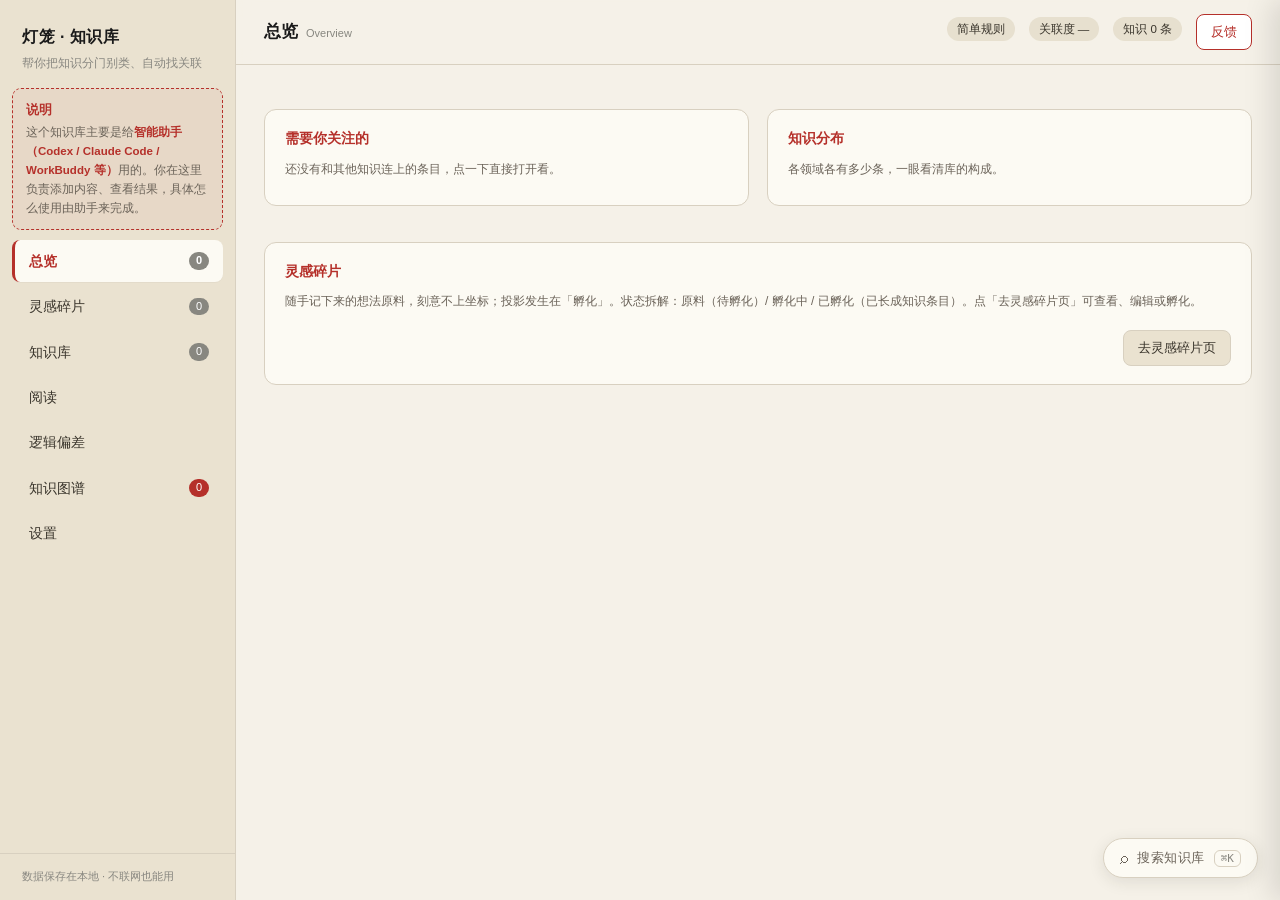
==== commit 563f676b: "feat(ui): 灵感碎片单卡收拢交互 + 侧边栏文案 + 图谱徽标计数修复 - 灵感碎片：长内容默认收拢、单击展开/收拢、双击进编辑（无文字提示，纯交互）  - 侧边栏说明板块：智能助手后加举例 " ====
--- a/frontend/index.html
+++ b/frontend/index.html
@@ -14,7 +14,7 @@
     <div class="brand-sub">帮你把知识分门别类、自动找关联</div>
     <div class="frame">
       <div class="t">说明</div>
-      <div class="s">这个知识库主要是给<b>智能助手</b>用的。你在这里负责添加内容、查看结果，具体怎么使用由助手来完成。</div>
+      <div class="s">这个知识库主要是给<b>智能助手（Codex / Claude Code / WorkBuddy 等）</b>用的。你在这里负责添加内容、查看结果，具体怎么使用由助手来完成。</div>
     </div>
     <nav id="nav">
       <a data-view="overview" class="active">总览<span class="badge ghost" id="navTotal">0</span></a>
@@ -205,7 +205,7 @@
           <div class="row" style="justify-content:space-between;align-items:flex-end;flex-wrap:wrap;gap:10px;">
             <div style="max-width:560px;">
               <h2>偏差地图</h2>
-              <p class="desc">横轴是领域、纵轴是形式化读数；点相对「领域基准趋势线」（灰色虚线，连接各学科域典型游标）的上下浮动，表达这篇相对所属学科域典型演绎深度的偏离。偏差线从该点直接连到领域基准线，向上或向下引出，不会穿过基准线。</p>
+              <p class="desc">横轴是领域、纵轴是形式化读数；点相对「领域基准趋势线」（灰色虚线，连接各学科域典型游标）的上下浮动，表达这篇相对所属学科域典型演绎深度的偏离。</p>
             </div>
             <div class="row" style="gap:6px;">
               <button class="chip active" data-map="near">邻近的</button>
--- a/frontend/css/style.css
+++ b/frontend/css/style.css
@@ -671,6 +671,28 @@
   .sp-body{font-size:13px;color:var(--ink);line-height:1.6;margin:6px 0;white-space:pre-wrap;word-break:break-word;}
   .sp-tags{display:flex;gap:6px;align-items:center;flex-wrap:wrap;margin-top:4px;}
   .sp-acts{display:flex;gap:8px;justify-content:flex-end;margin-top:8px;}
+  /* 孵化报告内板块：对齐系统 .det-row / .det-stats / .det-flag 视觉语言 */
+  #view-sparks .sp-report .sp-body{white-space:normal;}
+  #view-sparks .sp-report .sp-row{font-size:12.5px;color:var(--muted);line-height:1.7;margin:9px 0;}
+  #view-sparks .sp-report .sp-row--main{color:var(--ink);}
+  #view-sparks .sp-report .sp-row--main b{color:var(--cinnabar);}
+  #view-sparks .sp-report .sp-row--flag{display:flex;align-items:center;gap:8px;flex-wrap:wrap;}
+  #view-sparks .sp-report .sp-flag{display:inline-block;font-size:11.5px;padding:3px 10px;border-radius:999px;background:transparent;border:1px solid var(--cinnabar);color:var(--cinnabar);font-weight:600;}
+  #view-sparks .sp-report .sp-flag--warn{border-color:#E4D2A8;color:#7a5d1c;background:#FBF3E2;}
+  #view-sparks .sp-report .sp-stat{display:flex;align-items:center;gap:10px;background:var(--paper);border:1px solid var(--line);border-radius:10px;padding:10px 13px;margin:9px 0;}
+  #view-sparks .sp-report .sp-stat-main{flex:0 0 auto;text-align:center;min-width:42px;}
+  #view-sparks .sp-report .sp-stat-main b{display:block;font-size:21px;line-height:1.1;color:var(--ink);}
+  #view-sparks .sp-report .sp-stat-main span{font-size:11px;color:var(--stone);}
+  #view-sparks .sp-report .sp-stat-dir{flex:1;min-width:0;font-size:12.5px;color:var(--stone);line-height:1.5;display:flex;align-items:center;gap:8px;flex-wrap:wrap;}
+  #view-sparks .sp-report .sp-stat-dir .soft{margin-left:auto;}
+  #view-sparks .sp-report .sp-tags--terms{margin-top:8px;}
+  #view-sparks .sp-report .sp-tags--terms .sp-k{color:var(--muted);margin-right:4px;}
+  #view-sparks .sp-report .sp-row--sib{display:flex;align-items:center;gap:6px;flex-wrap:wrap;margin-top:10px;}
+  #view-sparks .sp-report .sp-row--sib .ghost{font-size:12px;padding:4px 10px;}
+  /* 单个碎片：长内容默认收拢（4 行截断），单击卡片切换展开/收拢，无文字提示 */
+  #view-sparks .sp-body{white-space:pre-wrap;word-break:break-word;}
+  #view-sparks .sp-body--clamp{display:-webkit-box;-webkit-box-orient:vertical;-webkit-line-clamp:4;overflow:hidden;position:relative;}
+  #view-sparks .sp-body--clamp::after{content:"";position:absolute;left:0;right:0;bottom:0;height:18px;background:linear-gradient(to bottom, rgba(255,255,255,0), var(--card));pointer-events:none;}
   #spContent{min-height:56px;}
 
   /* ============== 无障碍：尊重「减少动态效果」系统设置 ============== */
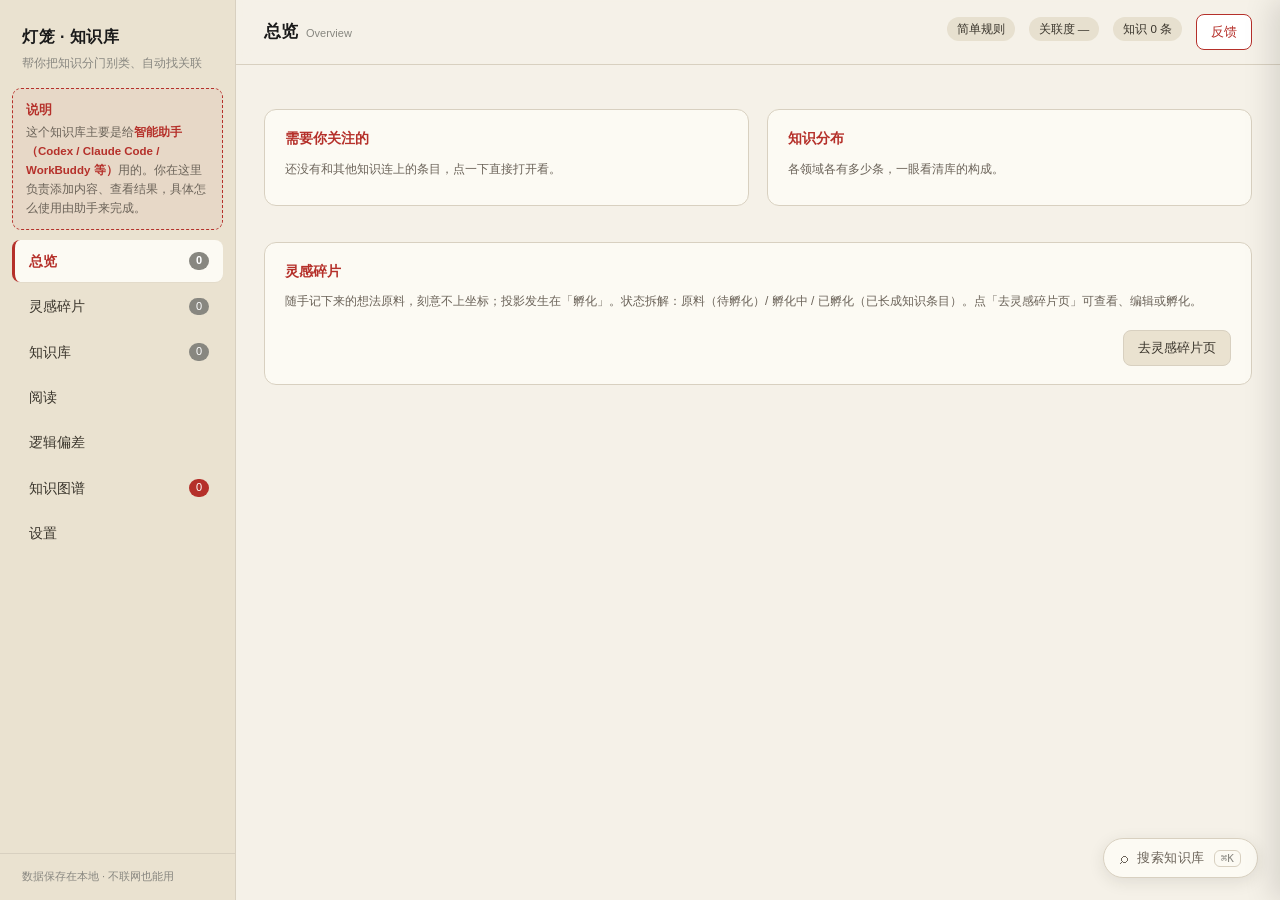
==== commit 570a30ae: "chore: 收口此前未提交改动（附件服务/阅读页/source_url/技能） 后端新增附件上传与托管（/api/kb/attachments、/attachments/<file>）；kb_add" ====
--- a/frontend/index.html
+++ b/frontend/index.html
@@ -4,7 +4,7 @@
 <meta charset="UTF-8">
 <meta name="viewport" content="width=device-width, initial-scale=1.0">
 <title>灯笼 · 知识库</title>
-<link rel="stylesheet" href="css/style.css?v=3">
+<link rel="stylesheet" href="css/style.css?v=5">
 </head>
 <body>
 <div class="app">
@@ -97,7 +97,7 @@
           <h2>知识条目 <span class="muted" id="kbCount"></span></h2>
           <p class="desc">点任意一行可打开阅读，也能在里面修改。</p>
           <table id="kbTable">
-            <thead><tr><th>标题</th><th>领域</th><th>位置</th><th>严密度</th><th>偏差</th><th></th></tr></thead>
+            <thead><tr><th>标题</th><th>领域</th><th>位置</th><th>严密度</th><th>偏差</th><th>最近更新</th><th></th></tr></thead>
             <tbody id="kbBody"></tbody>
           </table>
           <div id="kbPager" class="pager"></div>
@@ -142,14 +142,17 @@
             <div class="row" style="gap:8px;">
               <button class="soft" id="btnRdMode">切换到编辑</button>
               <button class="soft" id="btnRdLocate">看偏差</button>
-              <button class="soft" id="btnRdReload">从文件重新载入</button>
+              <button class="danger" id="btnRdDelete">删除</button>
               <button class="soft" id="btnRdCopy">打开本地文件位置</button>
             </div>
           </div>
           <div id="rdChips" class="chips"></div>
           <p class="desc" id="rdPath"></p>
-          <!-- 预览模式（默认）：只读展示 -->
-          <div id="rdPreview" class="rd-preview"></div>
+          <!-- 预览模式（默认）：只读展示 + 右侧浮动大纲 -->
+          <div class="rd-layout">
+            <div id="rdPreview" class="rd-preview"></div>
+            <nav id="rdToc" class="rd-toc" style="display:none;"></nav>
+          </div>
           <p class="rd-hint" id="rdHint">预览模式：双击正文，或点右上「切换到编辑」即可修改。</p>
           <!-- 编辑模式：标题 + 正文 + 保存/取消 -->
           <div id="rdEdit" style="display:none;">
@@ -159,6 +162,8 @@
             <textarea id="rdBody" style="min-height:280px;"></textarea>
             <div class="row end" style="margin-top:8px;gap:8px;">
               <button class="soft" id="btnRdLink" title="在正文光标处插入 [[标题]] 互链">插入互链</button>
+              <button class="soft" id="btnRdImage" title="上传图片/视频并插入正文">插入图片</button>
+              <input type="file" id="rdFile" accept="image/*,video/*" style="display:none">
               <button class="soft" id="btnRdCancel">取消</button>
               <button id="btnRdSave">保存修改</button>
             </div>
@@ -228,6 +233,7 @@
               <button class="chip active" data-f="all">全部</button>
               <button class="chip ghost" id="btnRelayout">重新布局</button>
               <button class="chip ghost" id="btnConsolidate" title="把近义碎片领域并回正确的上位领域">整理领域</button>
+              <button class="chip ghost" id="btnConceptLayer" title="切换到概念层网络图（概念共现）">概念层</button>
             </div>
           </div>
         </div>
@@ -300,6 +306,12 @@
             <div id="mGuard" class="guard g-healthy">检测中…</div>
             <div class="kv" id="mFamilies" style="margin-top:10px;"></div>
             <div class="note">关联度越低越好：低于 0.6 健康，高于 0.85 受损。</div>
+          </div>
+          <div class="card">
+            <h2>领域把关健康度</h2>
+            <div id="mDomainGuard" class="guard g-healthy">检测中…</div>
+            <div class="kv" id="mDomainFam" style="margin-top:10px;"></div>
+            <div class="note">领域划分守门信号：模型累计被判错的领域经守门纠正的次数。0 表示模型已收敛到正确领域边界，数字越大说明边界仍在学习中。</div>
           </div>
         </div>
 
@@ -456,6 +468,7 @@
         <button class="chip active" data-qm="kw">按关键词</button>
         <button class="chip" data-qm="sem">按意思找</button>
         <button class="chip" data-qm="frag">定位到段落</button>
+        <button class="chip ghost" id="qGroupBy" title="按主题轴聚合结果（非线性索引原型）" type="button">按主题分组</button>
       </div>
       <div id="qResults" class="search-results"></div>
     </div>
--- a/frontend/css/style.css
+++ b/frontend/css/style.css
@@ -157,6 +157,9 @@
   .tag.acc{background:#E2EEE2;color:#2f6b34;}
   .tag.rej{background:#EEE2E2;color:#8d2f27;}
   .tag.can{background:var(--band);color:var(--side-ink);}
+  .tag.rd-src{background:#F6DFDA;color:var(--cinnabar);cursor:pointer;text-decoration:none;
+              border:1px solid var(--cinnabar);}
+  .tag.rd-src:hover{text-decoration:underline;background:#F2D2CC;}
 
   .muted{color:var(--muted);font-size:12.5px;}
   .note{font-size:12px;color:var(--muted);margin-top:10px;line-height:1.7;}
@@ -207,8 +210,11 @@
   .edge.clickable:hover::after{opacity:1;}
   .sg-open{cursor:pointer;}
   .sg-open:hover{color:var(--cinnabar);text-decoration:underline;}
+  /* 阅读布局：预览左对齐限宽（不居中），大纲为右侧 sticky 跟随栏 */
+  .rd-layout{display:flex;gap:22px;align-items:flex-start;justify-content:flex-start;}
   .rd-preview{white-space:normal;line-height:1.95;font-size:15px;color:var(--ink);
-    background:#FBF8F0;border:1px solid var(--line);border-radius:10px;padding:16px 18px;min-height:200px;overflow:auto;}
+    background:#FBF8F0;border:1px solid var(--line);border-radius:10px;padding:22px 26px;
+    min-height:200px;max-width:780px;flex:0 1 780px;margin:0;}
   .rd-preview p{margin:0 0 12px;}
   .rd-preview p:last-child{margin-bottom:0;}
   .rd-preview .muted{color:var(--stone);}
@@ -238,7 +244,40 @@
   .rd-preview thead th{background:#F1EBDD;font-weight:700;color:var(--ink);}
   .rd-preview tbody tr:nth-child(even) td{background:#FCFAF3;}
   .rd-preview a{color:var(--cinnabar);text-decoration:underline;}
+  /* 标题锚点：渲染时注入 id，hover 显示 ¶ 锚点提示 */
+  .rd-preview h1[id],.rd-preview h2[id],.rd-preview h3[id],.rd-preview h4[id],.rd-preview h5[id],.rd-preview h6[id]{
+    scroll-margin-top:14px;position:relative;}
+  .rd-preview h1[id]:hover::before,.rd-preview h2[id]:hover::before,.rd-preview h3[id]:hover::before,
+  .rd-preview h4[id]:hover::before,.rd-preview h5[id]:hover::before,.rd-preview h6[id]:hover::before{
+    content:'¶';position:absolute;left:-18px;top:0;color:var(--stone);font-weight:400;font-size:.8em;opacity:.7;}
+  /* 代码块：头部语言 + 复制按钮 */
+  .rd-pre{position:relative;margin:0 0 12px;}
+  .rd-pre__bar{display:flex;justify-content:flex-end;align-items:center;margin-bottom:-6px;}
+  .rd-pre__copy{font-size:11px;color:var(--muted);background:transparent;border:1px solid var(--line);
+    border-radius:6px;padding:2px 8px;cursor:pointer;transition:all .12s;}
+  .rd-pre__copy:hover{color:var(--cinnabar);border-color:var(--cinnabar);}
+  .rd-preview img{max-width:100%;height:auto;border:1px solid var(--line);border-radius:8px;margin:4px 0 12px;display:block;}
+  /* 大纲：sticky 跟随（贴正文右侧、避开顶部栏，随滚动悬浮不卡死） */
+  .rd-toc{position:sticky;top:84px;flex:0 0 200px;align-self:flex-start;
+    max-height:calc(100vh - 110px);overflow:auto;font-size:12.5px;line-height:1.7;
+    padding:10px 12px;border:1px solid var(--line);border-radius:10px;background:var(--card);
+    box-shadow:0 6px 20px rgba(26,26,26,.10);}
+  .rd-toc__title{font-size:11px;color:var(--stone);margin-bottom:6px;letter-spacing:.04em;}
+  .rd-toc a{display:block;color:var(--muted);text-decoration:none;padding:1px 0;
+    border-left:2px solid transparent;padding-left:8px;transition:all .12s;white-space:nowrap;overflow:hidden;text-overflow:ellipsis;}
+  .rd-toc a:hover{color:var(--ink);}
+  .rd-toc a.lv3{padding-left:8px;}
+  .rd-toc a.lv4{padding-left:20px;font-size:12px;}
+  .rd-toc a.lv5,.rd-toc a.lv6{padding-left:32px;font-size:11.5px;color:var(--stone);}
+  .rd-toc a.active{color:var(--cinnabar);border-left-color:var(--cinnabar);font-weight:600;}
   .rd-sum{font-size:12.5px;color:var(--cinnabar);margin-bottom:12px;padding-bottom:10px;border-bottom:1px dashed var(--line);}
+  /* 阅读页：库内互链 [[...]] 跳转（宣纸墨韵） */
+  .rd-wikilink{color:var(--cinnabar);text-decoration:none;border-bottom:1px solid var(--line);cursor:pointer;}
+  .rd-wikilink:hover{color:#8f241f;border-bottom-color:var(--cinnabar);}
+  .rd-wikilink--missing{color:var(--stone);border-bottom:1px dashed var(--cinnabar);}
+  /* 阅读页：视频 / 富媒体内嵌（响应式 16:9） */
+  .rd-media{position:relative;width:100%;aspect-ratio:16/9;margin:14px 0;border:1px solid var(--line);border-radius:8px;overflow:hidden;background:#fff;}
+  .rd-media iframe,.rd-media video{position:absolute;inset:0;width:100%;height:100%;border:0;display:block;}
   .rd-hint{font-size:11.5px;color:var(--stone);margin:6px 0 0;}
   .ov-band{display:flex;align-items:center;gap:8px;padding:5px 0;font-size:12.5px;}
   .ov-band .dot{width:10px;height:10px;border-radius:999px;flex:0 0 10px;}
@@ -357,6 +396,15 @@
   .chip:hover{background:var(--side-hover);}
   .chip.active{background:var(--cinnabar);color:#fff;border-color:var(--cinnabar);}
   .chip.ghost{background:transparent;color:var(--stone);}
+  /* 非线性索引原型：检索结果按主题轴分组 */
+  .search-group{margin-top:10px;}
+  .search-group__head{display:flex;align-items:center;gap:8px;padding:6px 2px 4px;
+    border-bottom:1px solid var(--line);margin-bottom:6px;}
+  .search-group__name{font-size:12.5px;font-weight:600;color:var(--ink);}
+  .search-group__count{font-size:11px;color:var(--muted);}
+  .search-group__top{font-size:11px;color:var(--stone);margin-left:auto;}
+  .search-group__body{display:flex;flex-direction:column;gap:7px;}
+  .search-group .search-item{background:var(--card);}
   /* 日志占用→悬停变清理按钮：默认显示体量，悬停显示「清理」 */
   #gLogPurge{padding:5px 12px;transition:background .16s var(--ease),color .16s var(--ease),border-color .16s var(--ease);}
   #gLogPurge .cl{display:none;}
@@ -620,6 +668,28 @@
   .fb-acts{display:flex;gap:6px;flex-wrap:wrap;}
   .fb-acts button{font-size:12px;padding:5px 10px;}
   .fb-hint{display:block;width:100%;font-size:12px;margin-top:2px;line-height:1.4;}
+
+  /* 人修正记录（对话式闭环：人已在同一条反馈下回一句修正） */
+  .fb-hc{margin:8px 0;padding:9px 11px;border-radius:8px;background:rgba(47,107,52,.07);
+    border:1px solid rgba(47,107,52,.25);font-size:12px;line-height:1.55;color:var(--ink);}
+  .fb-hc-h{font-weight:600;color:#2f6b34;margin-bottom:4px;}
+  .fb-hc .muted{color:var(--stone);font-weight:400;}
+
+  /* 内联修正区：点「修正」后就地展开，人填正确领域/摘要/意见 */
+  .fb-correct{margin:8px 0 4px;padding:10px 11px;border-radius:8px;background:var(--paper);
+    border:1px dashed var(--cinnabar);display:flex;flex-direction:column;gap:8px;}
+  .fb-correct-h{font-size:12px;color:var(--cinnabar);font-weight:600;}
+  .fb-correct label{display:flex;flex-direction:column;gap:3px;font-size:11.5px;color:var(--muted);}
+  .fb-correct input, .fb-correct textarea{font-family:inherit;font-size:12.5px;color:var(--ink);
+    background:var(--card);border:1px solid var(--line);border-radius:6px;padding:6px 8px;
+    width:100%;box-sizing:border-box;outline:none;}
+  .fb-correct input:focus, .fb-correct textarea:focus{border-color:var(--cinnabar);}
+  .fb-correct textarea{resize:vertical;min-height:46px;line-height:1.5;}
+  .fb-correct-acts{display:flex;gap:8px;}
+  .fb-c-submit{font-size:12.5px;padding:6px 14px;border-radius:7px;cursor:pointer;font-family:inherit;
+    background:var(--cinnabar);color:#fff;border:1px solid var(--cinnabar);}
+  .fb-c-submit:hover{filter:brightness(.97);}
+  .fb-c-submit:disabled{opacity:.6;cursor:default;}
 
   /* 严重度小圆点 */
   .fb-dot{display:inline-block;width:8px;height:8px;border-radius:50%;background:var(--stone);vertical-align:middle;}
@@ -705,3 +775,8 @@
       scroll-behavior:auto !important;
     }
   }
+
+  /* 窄屏：大纲悬浮层会挡正文，自动隐藏（文章仍可正常阅读，大纲非必需） */
+  @media (max-width:1080px){
+    .rd-toc{display:none !important;}
+  }
